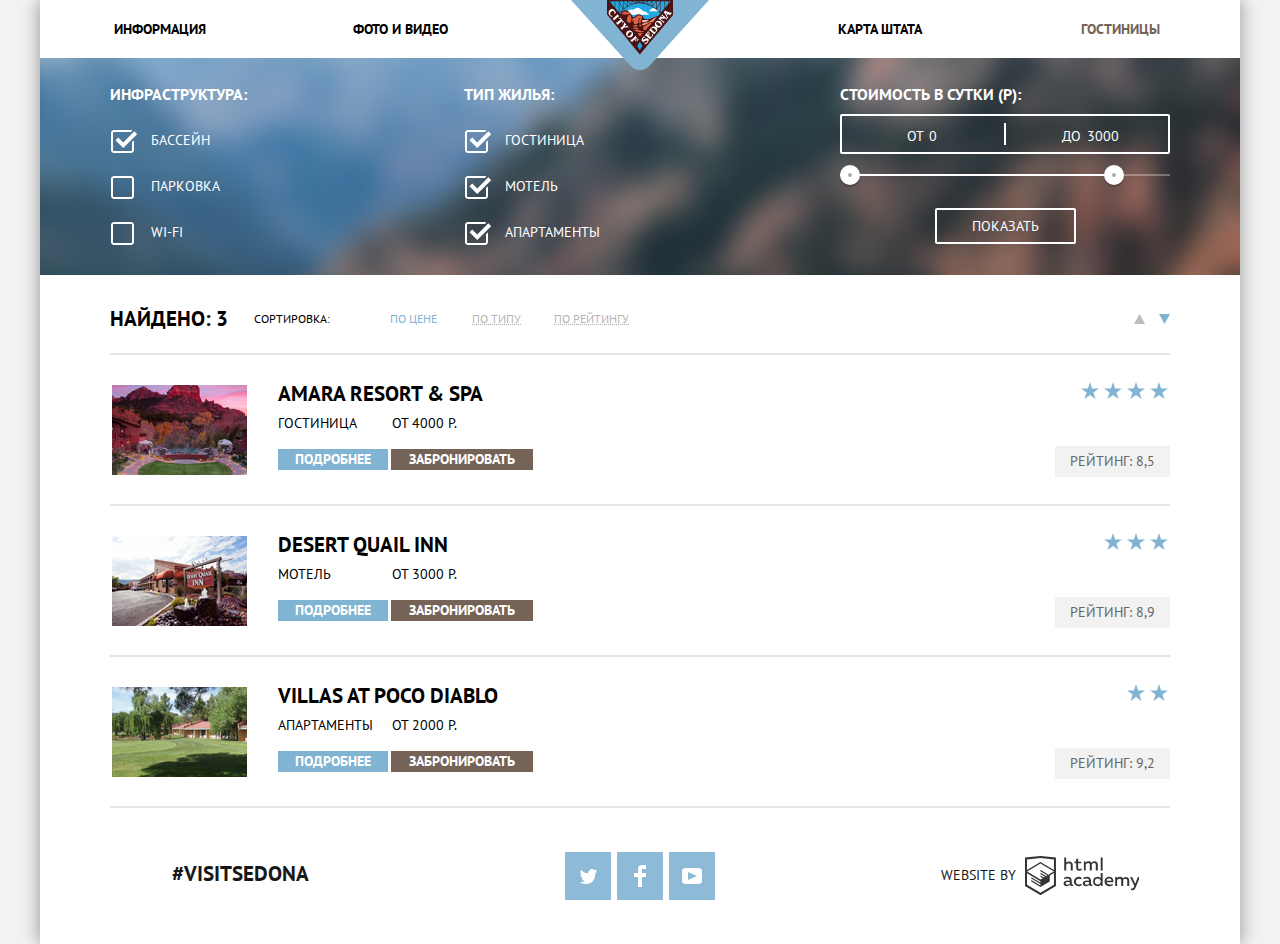
==== catalog.html @ 907de4b1 "Разметка и декоративные элементы" ====
<!DOCTYPE html>
<html lang="ru">
  <head>
    <meta charset="utf-8">
    <title>Гостиницы Седоны</title>
    <link href="https://fonts.googleapis.com/css?family=PT+Sans:400,400i,700,700i&amp;subset=latin-ext" rel="stylesheet"> 
    <link href="css/normalize.css" rel="stylesheet">
    <link href="css/style.css" rel="stylesheet">
  </head>
  <body>
    <div class="container">
       <header class="catalog-header">
          <nav class="site-navigation">
            <a class="logo" href="index.html">
              <img src="img/logo-sedona.svg" class="logo-img" width="138" height="70" alt="Sedona logo">
            </a>
            <ul class="site-navigation-list">
              <li class="site-navigation-item"><a href="#">Информация</a></li>
              <li class="site-navigation-item"><a href="#">Фото и Видео</a></li>
              <li class="site-navigation-item"><a href="#">Карта штата</a></li>
              <li class="site-navigation-item"><a  class="active" href="catalog.html">Гостиницы</a></li>
            </ul>
          </nav>
        </header>
    		<main>
    		  <h1 class="visually-hidden">Поиск гостиницы</h1>
    		  <section class="search-form">
    		  <form class="filters-form" action="https://echo.htmlacademy.ru" method="post">
            <fieldset class="filters-options">
              <legend class="filters-legend">Инфраструктура:</legend>
              <ul class="filters-list">
                <li class="filters-item">
                  <input class="filter-checkbox" type="checkbox" name="pool" id="pool" checked>
                    <label for="pool">Бассейн</label>
                </li>
                <li class="filters-item">
                  <input class="filter-checkbox" type="checkbox" name="parking" id="parking">
                  <label for="parking">Парковка</label>
                </li>
                <li class="filters-item">
                  <input class="filter-checkbox" type="checkbox" name="wi-fi" id="wi-fi">
                  <label for="wi-fi">WI-FI</label>
                </li>
              </ul>
            </fieldset>
            <fieldset class="filters-options">
              <legend class="filters-legend">Тип жилья:</legend>
              <ul class="filters-list">
                <li class="filters-item">
                  <input class="filter-checkbox" type="checkbox" name="hotel" id="hotel" checked>
                  <label for="hotel">Гостиница</label>
                </li>
                <li class="filters-item">
                  <input class="filter-checkbox" type="checkbox" name="motel" id="motel" checked>
                  <label for="motel">Мотель</label>
                </li>
                <li class="filters-item">
                    <input class="filter-checkbox" type="checkbox" name="apartments" id="apartments" checked>
                    <label for="apartments">Апартаменты</label>
                </li>
              </ul>
            </fieldset>
            <fieldset class="filters-price">
              <div class="filter-wrapper">
                <div class="filter-range">
                  <div class="filter-range-title">Стоимость в сутки (р):</div>
                    <div class="price-controls">
                      <label class="min-price">от <input type="text" name="min-price" value="0"></label>
                      <label class="max-price">до <input type="text" name="max-price" value="3000"></label>
                    </div>
                    <div class="range-controls">
                      <div class="scale">
                        <div class="bar"></div>
                      </div>
                      <div class="range-toggle range-toggle-min"></div>
                      <div class="range-toggle range-toggle-max"></div>
                    </div>
                  <button class="btn-transparent" type="submit">Показать</button>
                </div>
            </fieldset>
          </form>
    		</section>
    		<section class="catalog-sort">
          <h3 class="catalog-sort-count">Найдено: 3</h3>
          <p class="catalog-sort-title">Сортировка:</p>
          <ul class="catalog-sort-list">
            <li><a class="catalog-sort-type active" href="#">По цене</a></li>
            <li><a class="catalog-sort-type" href="#">По типу</a></li>
            <li><a class="catalog-sort-type" href="#">По рейтингу</a></li>
            <li>
              <ul class="list-wrapper">
                <li>
                    <a>Сортировка по возврастанию
                    <svg xmlns="http://www.w3.org/2000/svg" width="11" height="10" viewBox="0 0 11 10">
                        <path class="arrow-up" fill="#231F20" d="M5.5 0L0 10h11z"/>
                    </svg>
                  </a>
                </li>
                <li>
                  <a>Сортировка по убыванию
                      <svg xmlns="http://www.w3.org/2000/svg" width="11" height="10" viewBox="0 0 11 10">
                        <path class="arrow-down active" fill="#231F20" d="M5.5 10L0 0h11"/>
                    </svg>
                  </a>
                </li>
              </ul>
            </li>
          </ul>
          <ul class="catalog-list">
            <li class="catalog-item">
              <img src="img/amara-resort.jpg" width="135" height="90" alt="Amara Resort & Spa">
              <div class="catalog-wrapper">
                  <a class="catalog-item-title" href="#">Amara Resort & Spa</a>
                  <p>
                    <span class="catalog-item-type">гостиница</span>
                    <span class="catalog-item-price">от 4000 р.</span>
                  </p>
                  <span class="button-info"><a href=#>подробнее</a></span>
                  <span class="button-booking"><a href="#">забронировать</a></span>
              </div>
              <div class="catalog-item-rating">
                <ul class="hotel-stars">
                  <li class="star"></li>
                  <li class="star"></li>
                  <li class="star"></li>
                  <li class="star"></li>
                </ul>
                <span class="rate">Рейтинг: 8,5</span>
                </div>
            </li>
            <li class="catalog-item">
              <img src="img/desert-quail-inn.jpg" width="135" height="90" alt="Desert Quail Inn">
              <div class="catalog-wrapper">
                <a class="catalog-item-title" href="#">Desert Quail Inn</a>
                <p>
                  <span class="catalog-item-type">мотель</span>
                  <span class="catalog-item-price">от 3000 р.</span>
                </p>
                  <span class="button-info"><a href=#>подробнее</a></span>
                  <span class="button-booking"><a href="#">забронировать</a></span>
              </div>
              <div class="catalog-item-rating">
              <div class="catalog-item-rating">
              <ul class="hotel-stars">
                <li class="star"></li>
                <li class="star"></li>
                <li class="star"></li>
                </ul>
                <span class="rate">Рейтинг: 8,9</span>
              </div>
            </li>
            <li class="catalog-item">
              <img src="img/villas-at-poco-diablo.jpg" width="135" height="90" alt="Villas at Poco Diablo">
            <div class="catalog-wrapper">
              <a class="catalog-item-title" href="#">Villas at Poco Diablo</a>
              <p>
                <span class="catalog-item-type">апартаменты</span>
                <span class="catalog-item-price">от 2000 р.</span>
              </p>
                <span class="button-info"><a href=#>подробнее</a></span>
                <span class="button-booking"><a href="#">забронировать</a></span>
            </div>
            <div class="catalog-item-rating">
            <ul class="hotel-stars">
              <li class="star"></li>
              <li class="star"></li>
            </ul>
              <span class="rate">Рейтинг: 9,2</span>
            </div>
          </li>
        </ul>
      </section>
    </main>
    <footer class="footer-catalog">
    <section class="footer-catalog-info">
    <p class="footer-hashtag">#visitsedona</p>
    <div class="footer-social">
      <ul class="footer-social-list">
          <li>
            <a class="social-button" href="https://twitter.com">twitter
              <svg xmlns="http://www.w3.org/2000/svg" xmlns:xlink="http://www.w3.org/1999/xlink" width="17" height="15" viewBox="0 0 17 15"><path fill="#FFF" d="M10.95.144c1.685-.496 2.984.27 3.577 1.179.673-.231 1.331-.481 2.011-.708a2.345 2.345 0 0 1-.857 1.768c.685.17 1.304-.491 1.304-.491-.169 1-1.006 1.788-1.563 2.024-.231 6.75-3.175 11.217-10.077 11.082h-.446c-.41 0-4.164-.46-4.898-1.887 2.271.196 3.893-.422 4.693-1.177-.96-.3-2.679-.477-2.979-2.95.349.106.564.228 1.19.119C1.705 8.247.374 7.53.448 5.33c.285.328 1.067.536 1.34.472C1.085 5.561-.182 2.442.894.85c1.818 1.854 3.735 3.606 7.152 3.773C8.254 2.33 9.183.793 10.95.144z"/></svg>
            </a>
          </li>
         <li>
            <a class="social-button" href="https://fb.com">fb
              <svg xmlns="http://www.w3.org/2000/svg" width="12" height="22" viewBox="0 0 12 22"><path fill="#FFF" d="M12 4V0H8a4 4 0 0 0-4 4v4H0v4h4v10h4V12h4V8H8V4h4z"/></svg>
            </a>
          </li>
          <li>
            <a class="social-button" href="https://youtube.ru">youtube
            <svg xmlns="http://www.w3.org/2000/svg" xmlns:xlink="http://www.w3.org/1999/xlink" width="20" height="16" viewBox="0 0 20 16"><path fill="#FFF" d="M17 0H3C1.35 0 0 1.35 0 3v10c0 1.65 1.35 3 3 3h14c1.65 0 3-1.35 3-3V3c0-1.65-1.35-3-3-3zM6.027 11.998V4.002L15.014 8l-8.987 3.998z"/></svg>
            </a>
          </li>
      </ul>
    </div>
    <div class="footer-copyright">
      <b>website by</b>
      <p>
        <a class="footer-logo" href="https://htmlacademy.ru/intensive/htmlcss">HTML Academy
          <svg id="Layer_1" data-name="Layer 1" xmlns="http://www.w3.org/2000/svg" viewBox="0 0 108.08 36.85">
          <title>logo-htmlacademy-small1</title><path d="M44.61,26.88a2,2,0,0,0,.55-0.1v1.33a3.25,3.25,0,0,1-1.18.21,1.67,1.67,0,0,1-1.67-1,4.84,4.84,0,0,1-3.14,1.08c-1.51,0-2.91-.83-2.91-2.55,0-2.13,2-2.79,3.71-2.79a11.08,11.08,0,0,1,2.17.25v-0.3c0-1-.76-1.77-2.19-1.77a7.42,7.42,0,0,0-3,.64v-1.7a10.21,10.21,0,0,1,3.19-.55c2.36,0,3.81,1.12,3.81,3.65v3a0.54,0.54,0,0,0,.49.59h0.17Zm-6.44-1.13A1.35,1.35,0,0,0,39.63,27h0.11a3.39,3.39,0,0,0,2.41-1V24.58a9.72,9.72,0,0,0-1.81-.21c-1,0-2.16.33-2.16,1.38h0Zm12.36-6.11a5,5,0,0,1,2.57.64V22a4.08,4.08,0,0,0-2.3-.7,2.75,2.75,0,1,0,0,5.49,5,5,0,0,0,2.43-.64v1.71a6.27,6.27,0,0,1-2.76.57A4.21,4.21,0,0,1,46,24.51q0-.21,0-0.41a4.32,4.32,0,0,1,4.18-4.46h0.38Zm12.17,7.24a2,2,0,0,0,.55-0.1v1.33a3.25,3.25,0,0,1-1.18.21,1.67,1.67,0,0,1-1.67-1,4.84,4.84,0,0,1-3.14,1.08c-1.51,0-2.91-.83-2.91-2.55,0-2.13,2-2.79,3.71-2.79a11.08,11.08,0,0,1,2.17.25v-0.3c0-1-.76-1.77-2.19-1.77a7.42,7.42,0,0,0-3,.64v-1.7a10.21,10.21,0,0,1,3.19-.55c2.36,0,3.81,1.12,3.81,3.65v3a0.54,0.54,0,0,0,.49.59h0.17Zm-6.44-1.13A1.35,1.35,0,0,0,57.73,27h0.11a3.39,3.39,0,0,0,2.41-1V24.58a9.72,9.72,0,0,0-1.81-.21c-1.06,0-2.16.33-2.16,1.38h0ZM73,16V28.2H71.35V26.88a3.88,3.88,0,0,1-3.19,1.54,4.4,4.4,0,0,1,0-8.78,3.81,3.81,0,0,1,3,1.3V16H73Zm-4.53,5.22a2.76,2.76,0,1,0,0,5.52A2.86,2.86,0,0,0,71.15,25V23A2.91,2.91,0,0,0,68.49,21.27ZM79,19.64c3.31,0,4.46,2.68,3.92,5.09H76.7c0.21,1.5,1.67,2.11,3.19,2.11a6.11,6.11,0,0,0,2.64-.59v1.6a7.14,7.14,0,0,1-3,.57C77,28.42,74.78,27,74.78,24a4.18,4.18,0,0,1,4-4.39H79Zm0.09,1.54a2.28,2.28,0,0,0-2.44,2.1v0.06H81.3A2,2,0,0,0,79.13,21.18Zm5.73,7V19.87h1.65v1a3.81,3.81,0,0,1,2.78-1.27A2.86,2.86,0,0,1,91.89,21a4.12,4.12,0,0,1,2.91-1.33A3.06,3.06,0,0,1,98,23V28.2h-1.9V23.05a1.59,1.59,0,0,0-1.42-1.75H94.42a2.8,2.8,0,0,0-2.07,1.12V28.2h-1.9V23.05A1.59,1.59,0,0,0,89,21.31H88.8a3,3,0,0,0-2.21,1.29v5.63H84.86Zm21.31-8.33h1.9l-3.91,9.46c-0.9,2.17-2.09,2.86-3.35,2.86a4.76,4.76,0,0,1-1.1-.14V30.46a2.86,2.86,0,0,0,.85.12c0.9,0,1.58-.64,2.07-1.9l0.17-.42-4-8.4h2l2.86,6.29ZM38.73,1.46V6.22a3.81,3.81,0,0,1,2.7-1.14,3.25,3.25,0,0,1,3.44,3.4v5.15H43V8.72a1.81,1.81,0,0,0-1.61-2h-0.3a2.93,2.93,0,0,0-2.32,1.39v5.52h-1.9V1.46h1.9ZM49.94,2.31v3h3V6.91h-3v3.81c0,1.1.5,1.46,1.58,1.46a4.49,4.49,0,0,0,1.69-.33v1.6A6.8,6.8,0,0,1,51,13.8a2.55,2.55,0,0,1-2.86-2.74V6.89H46.58V5.26h1.5V2.74Zm5.4,11.31V5.28H57v1A3.81,3.81,0,0,1,59.77,5a2.86,2.86,0,0,1,2.6,1.33A4.12,4.12,0,0,1,65.28,5,3.06,3.06,0,0,1,68.44,8.4v5.21h-1.9V8.46a1.59,1.59,0,0,0-1.42-1.75H64.89a2.8,2.8,0,0,0-2.07,1.12v5.78h-1.9V8.46A1.59,1.59,0,0,0,59.5,6.71H59.27A3,3,0,0,0,57.06,8v5.63H55.34ZM71.17,1.45H73V13.6H71.17V1.45ZM14.71,0H14.55L0,1.54V28.21l14.55,8.66,14.55-8.66V1.54Zm12.5,27.1L14.55,34.64,1.9,27.12V16.18l12.59,7.5V25L5.86,19.9v1.31l8.68,5.21v1.39L5.87,22.65V24l8.68,5.21,8.75-5.24V18.31L27.2,16V27.12Zm0-12.53-3.48,2-1.6,1L14.51,13v1.31L21,18.23H21l-0.14.09-1,.54-5.37-3.2V17l4.24,2.52-1,.67-3.2-1.9v1.31l2.1,1.24L14.5,22.1,2,14.65,14.51,7.11Zm0-1.32L14.49,5.76,1.91,13.25v-10L14.56,1.92,27.21,3.25v10h0Z" transform="translate(0 -0.02)" fill="#231f20"/>
          </svg>
        </a>
      </p>
    </div>
    </section>
  </footer>
    </div>
  </body>
</html>
---- css/style.css ----
html,
body {
  min-width: 1200px;
  margin: 0;
  padding: 0;
  font-size: 14px;
  line-height: 26px;
  font-weight: normal;
  font-family: "PT Sans", "Arial", "Helvetica", sans-serif;
  text-transform: uppercase;
  background-color: #f2f2f2;
}

a {
  text-decoration: none;
}

img {
  max-width: 100%;
  height: auto;
}

.visually-hidden:not(:focus):not(:active) {
  position: absolute;
  width: 1px;
  height: 1px;
  margin: -1px;
  border: 0;
  padding: 0;
  clip: rect(0 0 0 0);
  overflow: hidden;
}

.container {
  width: 1200px;
  margin: 0 auto;
  padding: 0;
  box-shadow:
    5px 0px 15px 0px rgba(0, 1, 1, 0.2),
    -5px 0px 15px 0px rgba(0, 1, 1, 0.2);
    background-color: #ffffff;
}

.main-header {
  display: flex;
  flex-direction: column;
  width: 1200px;
  min-height: 564px;
  margin-bottom: 0px;
  background-image:
    url("../img/intro-welcome.svg"),
    url("../img/intro-mask.svg"),
    url("../img/background-photo.jpg");
  background-size:
    459px 353px,
    1200px 57px,
    1200px 773px;
  background-color: #e4f1f9;
  background-repeat: no-repeat;
  background-position:
    center 132px,
    bottom,
    0 0;
}

.site-navigation {
  position: relative;
  display: flex;
  justify-content: space-between;
  width: 100%;
  margin: 0;
  padding: 0;
  background-color: #fff;
}


.site-navigation-list {
  display: flex;
  flex-wrap: wrap;
  justify-content: space-around;
  width: 100%;
  margin: 0;
  margin-right: auto;
  padding: 0;
  list-style: none;
}

.site-navigation-list li {
  flex-grow: 0;
  width: 20%;
  margin: 0;
  padding: 16px 0;
}

.site-navigation-list li:first-child,
.site-navigation-list li:nth-child(2) {
  text-align: left;
}

.site-navigation-list li:nth-child(2) {
  margin-right: auto;
}

.site-navigation-list li:nth-child(3),
.site-navigation-list li:last-child {
  text-align: right;
}

.site-navigation-list li:nth-child(3) {
  margin-left: auto;
}

.site-navigation-item a {
  display: block;
  margin: 0;
  padding: 0;
  text-align: center;
  font-weight: bold;
  color: #000000;
  text-transform: uppercase;
}

.site-navigation-item a:hover,
.site-navigation-item a:focus {
  color: #81b3d2;
}

.site-navigation-item a:active {
  opacity: 0.3;
}

.logo-img {
  position: absolute;
  width: 138;
  height: 70;
  top: 0;
  right: 531px;
}


/*Main*/

.main-header-description {
  width: 100%;
  text-align: center; 
  min-height: 216px; 
}

.city-title {
  font-size: 21px;
  line-height: 26px;
  font-weight: bold;
  padding-top: 42px;
}

.city-reason {
  margin-top:37px;
}

.reason {
  display: flex;
  flex-direction: column;
  margin: 0;
  padding: 0;
  list-style: none;
}

.reason-list {
  list-style: none;
  margin: 0;
  padding: 0;
}

.reason-item-wide {
  display: flex;
  width: 1200px;
  min-height: 257px;
  margin:0;
  padding:0;
}

.reason-item-title {
  margin-top:48px;
  font-size: 21px;
  line-height: 21px;
  font-weight: bold;
  color: #ffffff;
}

.reason-item-description {
  text-align: center;
  color: #ffffff;
  background-color: #81b3d2;
  min-width: 400px;
  min-height: 255px;
}

.reason-item-promo {
  width: 800px;
  height: 256px;
  margin: 0;
  padding: 0;
}

.features-list {
  display: flex;
  width: 100%;
  min-height: 330px;
  margin: 0;
  padding: 0;
  list-style: none;
}

.features-item {
  position: relative;
  width: 400px;
  margin-top: 149px;
  margin-bottom: auto;
  text-align: center;
}

.features-item-title {
  margin: 0 auto;
  margin-bottom: 25px;
  margin-top: 12px;
  padding: 0;
  font-size: 21px;
  line-height: 21px;
  font-weight: bold;
  color: #000000;
}

.features-item:first-child::before {
  position: absolute;
  content: "";
  width: 75px;
  height: 72px;
  top: -90px;
  left: 200px;
  margin-left: -37px;
  background-image: url("../img/icon-1.svg");
  background-repeat: no-repeat;
  background-position: 0 0;
}

.features-item:nth-child(2)::before {
  position: absolute;
  content: "";
  width: 74px;
  height: 70px;
  top: -88px;
  left: 195px;
  margin-left: -37px;
  background-image: url("../img/icon-3.svg");
  background-repeat: no-repeat;
  background-position: 0 0;
}

.features-item:nth-child(3)::before {
  position: absolute;
  content: "";
  width: 64px;
  height: 76px;
  top: -90px;
  left: 200px;
  margin-left: -32px;
  background-image: url("../img/icon-2.svg");
  background-repeat: no-repeat;
  background-position: 0 0;
}

.features-text {
  width: 286px;
  margin: 0 auto;
  margin-bottom: 50px;
  padding: 0;
  font-size: 14px;
  line-height: 21px;
  color: #333333;
}

.reason-short-list {
  display: flex;
  width: 100%;
  margin: 0;
  padding: 0;
  list-style: none;
}

.reason-number {
 margin: auto;
}

.reason-short {
  width: 265px;
}

.reason-item {
  width: 400px;
  min-height: 256px;
  text-align: center;
  background-color: #eeeeee;
  text-align: center;

}

.reason-item-title {
  font-size: 21px;
  line-height: 21px;
  font-weight: bold;
  color: #ffffff;
  text-align: center;
  max-width: 160px;
  margin-bottom: 23px;
  margin-top: 49px;
  margin-right: auto;
  margin-left: auto;
}

.reason-item .reason-item-title {
  color: #000;
}

.reason-text {
  margin: auto;
  margin-top: 21px;
}

.search {
  position: relative;
  text-align: center;
}


.search-title {
  margin: 0;
  margin-top: 55px;
  margin-bottom: 23px;
  padding: 0;
  font-size: 30px;
  line-height: 36px;
  font-weight: bold;
  color: #000000;
}

.search-text {
  width: 440px;
  margin: 0 auto;
  margin-bottom: 46px;
  font-size: 14px;
  line-height: 24px;
}

/*Search-form*/

.button {
  font: inherit;
  color: #fff;
  text-transform: uppercase;
  background-color: #766357;
  border-style: none;
}

.button-search {
  display: block;
  box-sizing: border-box;
  min-width: 568px;
  margin: 0 auto;
  padding-top: 30px;
  padding-bottom: 30px;
  text-align: center;
  font-size: 21px;
  line-height: 26px;
  font-weight: bold;
}

.button-search:hover,
.button-search:focus {
  background-color: #604e43;
}

.button-search:active {
  background-color: #503e33;
}

.button-search-title:active {
  opacity: 0.3;
}



/*Footer*/

.footer-main {
  position: relative;
}

.footer-map {
  margin: 0;
  padding: 0;
  z-index: 3;
}


.footer-main-info,
.footer-catalog-info {
  display: flex;
  justify-content: space-between;
  width: 1200px;
  min-height: 120px;
  background-color: #fff;
  opacity: 0.9;
}

.footer-main-info {
  position: absolute;
  bottom: 0;
  left: auto;
  z-index: 20;
}

.footer-hashtag {
  width: 240px;
  margin-top: 46px;
  margin-bottom: 55px;
  margin-right: auto;
  margin-left: auto;
  padding: 0;
  font-size: 21px;
  line-height: 26px;
  font-weight: bold;
  text-align: center;
  color: #000000;
}

.footer-social {
  width: 240px;
  margin-left: auto;
  margin-right: auto;
  margin-top: auto;
  margin-bottom: auto;
  text-align: center;
}

.footer-social-list {
  display: flex;
  width: 150px;
  flex-wrap: wrap;
  justify-content: space-between;
  margin: 0 auto;
  padding: 0;
  list-style: none;
}

.social-button {
  display: flex;
  align-items: center;
  justify-content: center;
  width: 46px;
  height: 48px;

  margin: 0;
  margin-top: 37px;
  margin-bottom: 44px;

  font-size: 0;

  background-color: #81b3d2;
}


.social-button:hover,
.social-button:focus {
  background-color: #669ec0;
}

.social-button:active {
  background-color: #5496bd;
}

.social-button:active path {
  opacity: 0.3;
}

.footer-copyright {
  display: flex;
  width: 240px;
  align-items: center;
  justify-content: center;
  margin: auto;
  margin-top: 27px;
  margin-bottom: 33px;
  padding: 0;
  text-align: center;
}

.footer-copyright b {
  display: block;
  width: 76px;
  margin: 0;
  margin-right: 8px;
  margin-bottom: 4px;
  padding: 0;
  font-size: 14px;
  line-height: 26px;
  font-weight: normal;
  color: #000000;
}

.footer-copyright p {
  width: 115px;
  height: 41px;
}

.footer-logo {
  font-size: 0;
}

.footer-logo:hover path,
.footer-logo:focus path {
  fill: #669ec0;
}

.footer-logo:active path {
  fill: #bdbbbc;
}

/*Модальное окно*/

.modal {
  color: #000000;
  background-color: #ffffff;
  background-position: 0 0;
  background-repeat: repeat;
  box-shadow: 0 10px 30px rgba(0, 0, 0, 0.4);
}


.modal-search {
  display: block;
  position: absolute;
  top: 241px;
  left: 568px;
  width: 458px;
  margin-left: -252px;
  padding: 55px 55px;
  z-index: 10;
}

.search-form-item {
  display: flex;
  flex-basis: 460px;
  justify-content: space-between;
  flex-wrap: wrap;
  align-items: center;
  flex-grow: 1;
  margin: 0;
  margin-bottom: 28px;
}

.search-form-item:nth-child(4) {
  justify-content: center;
  flex-grow: 1;
  margin-bottom: 0;
}

.item-wrapper {
  display: flex;
  align-items: center;
  justify-content: space-between;
  flex-wrap: wrap;
  margin: 0;
  padding: 0;
}

.item-wrapper:nth-child(1) {
  flex-basis: 260px;
  flex-grow: 1;
  margin: 0;
  margin-top: 2px;
}

.item-wrapper:nth-child(1) p {
  margin-right: auto;
  margin-left: auto;
}

.item-wrapper:nth-child(2) {
  flex-basis: 190px;
  flex-grow: 0;

  margin: 0;
  margin-top: 2px;
  margin-left: auto;
}

.item-wrapper:nth-child(1) label {
  margin-right: 0;
}

.item-wrapper:nth-child(2) label {
  margin-right: auto;
  margin-left: 11px;
}

.item-wrapper p {
  display: flex;
  flex-basis: 115px;
  justify-content: flex-start;
  margin: 0;
  padding: 0;
}


.search-form {
  display: flex;
  justify-content: space-between;
  flex-wrap: wrap;
  margin: 0;
  padding: 0;
}

.search-form-item label {
  font-size: 14px;
  line-height: 26px;
  font-weight: bold;
}

.search-form-item input[type="text"],
.item-wrapper input[type="text"] {
  box-sizing: border-box;
  width: 347px;
  min-height: 36px;
  padding: 6px 13px;
  padding-right: 0px;
  font: inherit;
  font-weight: bold;
  color: #000000;
  text-transform: uppercase;
  background-color: #f2f2f2;
  border: none;
}

.input-calendar {
  position: relative;
  margin: 0;
  padding: 0;
}

.calendar {
  position: absolute;
  top: 8px;
  right: 10px;
  width: 21px;
  height: 22px;
}

.calendar-icon path {
  fill: #cacaca;
}

.calendar-icon:hover path,
.calendar-icon:focus path {
  opacity: 1;
}

.calendar-icon:active path {
  fill: #81b3d2;
}

.item-wrapper input[type="text"] {
  width: 40px;
  margin: 0;
  padding: 6px 4px;
  text-align: center;
}

.search-form-item input:hover {
  background-color: #ebebeb;
}

.search-form-item input:focus {
  background-color: #fff;
  outline: 2px solid #e5e5e5;
}

.button-remove,
.button-add {
  width: 37px;
  box-sizing: border-box;
  margin: 0;
  padding: 6px 10px;
  font-size: 14px;
  line-height: 26px;
  font-weight: bold;
  color: #a9a9a9;
  background-color: #f2f2f2;
}

.button-remove:hover,
.button-add:hover,
.button-remove:focus,
.button-add:focus {
  color: #000;
}

.button-remove:active,
.button-add:active {
  color: #81b3d2;
}

.button-form-search {
  flex-basis: 100%;
  margin-top: 27px;
  padding: 15px 10px;
  font-size: 21px;
  font-weight: bold;
  background-color: #81b3d2;
}

.button-form-search:hover,
.button-form-search:focus {
  background-color: #669ec0;
  outline: none;
}

.button-form-search:active {
  background-color: #5496bd;
}

.button-form-search span:active {
  opacity: 0.3;
}


/*КАТАЛОГ*/

 li a.active {
  color: #766357;
}

.filters-form {
  display: flex;
  justify-content: space-between;
  align-items: center;
  flex-wrap: wrap;
  width: 1060px;
  margin: 0;
  margin-bottom: 10px;
  padding: 0px 70px;
  padding-bottom: 7px;
  background-image: url("../img/filter-background.png");
  background-color: #253032;
  background-position: 0 -70px;
  background-repeat: no-repeat;
}

.filters-form fieldset {
  display: flex;
  flex-wrap: wrap;
  margin: 0;
  margin-top: 26px;
  margin-bottom: auto;
  padding: 0;
  border: none;
}

.filters-legend {
  font-size: 16px;
  line-height: 21px;
  font-weight: bold;
  color: #fff;
}

.filters-form fieldset:first-child {
  flex-basis: 160px;
}

.filters-form fieldset:nth-child(2) {
  flex-basis: 150px;
  margin-left: auto;
  margin-right: 226px;
}

.filters-legend {
  margin: 0;
  margin-bottom: 25px;
  padding: 0;
  font-size: 16px;
  line-height: 21px;
  font-weight: bold;
  color: #ffffff;
}

.filters-options {
  margin: 0;
  font-size: 14px;
  line-height: 21px;
  font-weight: normal;
  color: #000000;
}

.filter-checkbox {
  display: none;
}

.filter-checkbox + label {
  display: block;
  position: relative;
  margin: 0;
  margin-bottom: 25px;
  padding-left: 41px;
  font-size: 14px;
  line-height: 21px;
  color: #ffffff;
}

.filter-checkbox + label::before {
  content: "";
  display: block;
  position: absolute;
  top: 0px;
  left: 1px;
  width: 23px;
  height: 23px;
  background: url("../img/checkbox-off.svg");
  background-repeat: no-repeat;
}

.filter-checkbox:checked + label::before {
  content: "";
  display: block;
  position: absolute;
  top: 0px;
  left: 1px;
  width: 27px;
  height: 23px;
  background: url("../img/checkbox-on.svg");
  background-repeat: no-repeat;
}


.filters-list {
  list-style: none;
  padding-left: 0;
  margin: 0;
}

.filters-item {
  margin: 0;
  font-size: 21px;
  line-height: 26px;
  font-weight: normal;
  color: #000000;

}

.filters-item label {
  max-width: 100px;
  word-wrap: break-word;
}

.filter-checkbox + label {
  font-size: 14px;
  line-height: 21px;
  color: #fff;
}


/*doble range*/
.filter-range {
  width: 330px;
  color: #ffffff;
  text-transform: uppercase;
}

.filter-range-title {
  margin-bottom: 9px;
  font-weight: 600;
  font-size: 16px;
  line-height: 21px;
}

.price-controls {
  position: relative;
  height: 36px;
  margin-bottom: 20px;
  font-size: 0;
  border: 2px solid #ffffff;
  border-radius: 2px;
}

.price-controls::after {
  content: "";
  position: absolute;
  top: 50%;
  left: 50%;
  width: 2px;
  height: 22px;
  background: #ffffff;
  transform: translate(-50%, -50%);
}

.price-controls label {
  display: inline-block;
  font-size: 14px;
  line-height: 38px;
  vertical-align: top;
  cursor: pointer;
}

.price-controls .min-price,
.price-controls .max-price {
  width: 90px;
  padding-left: 65px;
}

.price-controls input {
  width: 50px;
  margin: 0;
  color: inherit;
  font: inherit;
  background: none;
  border: none;
}

.range-controls {
  position: relative;
  margin-bottom: 32px;
}

.range-controls .scale {
  height: 2px;
  background: rgba(255, 255, 255, 0.3);
}

.range-controls .bar {
  width: 80%;
  height: 2px;
  background: #ffffff;
}

.range-toggle {
  position: absolute;
  top: -9px;
  width: 4px;
  height: 4px;
  background: #ababab;
  border: 8px solid #ffffff;
  border-radius: 50%;
  box-shadow: 0 2px 1px 0 rgba(0, 1, 1, 0.2);
  cursor: pointer;
}

.range-toggle:hover {
  background: #1c4f80;
}

.range-toggle-min {
  left: 0;
}

.range-toggle-max {
  left: 80%;
}

.btn-transparent {
  display: block;
  margin: 0 auto;
  padding: 6px 35px;
  font-size: 14px;
  line-height: 20px;
  color: #ffffff;
  text-transform: uppercase;
  background: transparent;
  border: 2px solid #ffffff;
  border-radius: 2px;
  cursor: pointer;
}

.btn-transparent:hover {
  color: #000000;
  background: #ffffff;
}

/*end of double range*/

.catalog-sort {
  display: flex;
  width: 1060px;
  flex-wrap: wrap;
  align-items: center;
  justify-content: space-between;
  margin: 0 auto;
  margin-bottom: 7px;
  padding: 0;
  font-size: 12px;
  line-height: 18px;
  font-weight: normal;
  color: #000;
}

.catalog-sort-list {
  display: flex;
  flex-basis: 790px;
  justify-content: space-between;
  flex-wrap: wrap;
  align-items: center;
  margin: 0;
  margin-left: 0;
  padding: 0;
  list-style: none;
}

.catalog-sort-list li {
  flex-basis: 82px;
  margin: 0;
  padding: 0;
}

.catalog-sort-list li:nth-child(1) {
  margin-left: 10px;
}

.catalog-sort-list li:nth-child(2) {
  margin-right: 0px;
}

.catalog-sort-list li:nth-child(3) {
  margin-right: auto;
}

.list-wrapper {
  display: flex;
  flex-basis: 70px;
  justify-content: flex-end;
  margin: 0;
  margin-left: auto;
  padding: 0;
  text-align: right;
  list-style: none;
}

.list-wrapper li {
  flex-basis: 25px;
  margin: 0;
  padding: 0;
  padding-top: 8px;
  font-size: 0;
}

.arrow-up.active,
.arrow-down.active {
  fill: #81b3d2;
opacity: 1;
}

.arrow-up,
.arrow-down {
  opacity: 0.3;
}

.arrow-up:hover,
.arrow-up:focus,
.arrow-down:hover,
.arrow-down:focus {
  opacity: 1;
}

.arrow-up:active,
.arrow-down:active {
  fill: #81b3d2;
}


.catalog-sort-count {
  font-size: 21px;
  line-height: 26px;
  font-weight: bold;
  color: #000000;
}

.catalog-sort-title {
  flex-basis: 80px;
  margin-right: auto;
  margin-left: 26px;
  font-size: 12px;
  line-height: 18px;
  color: #000000;
}

.catalog-sort-list {
  list-style: none;
}

.catalog-sort-type {
  color: #000000;
  opacity: 0.3;
  text-decoration: underline;
  text-decoration-style: dotted;
}

.catalog-sort-type.active {
  color: #81b3d2;
  text-decoration: none;
  opacity: 1;
}

.catalog-sort-type:hover,
.catalog-sort-type:focus {
  color: #81b3d2;
  text-decoration: underline;
  text-decoration-style: dotted;
  opacity: 1;
}

.catalog-sort-type:active {
  color: #000;
  text-decoration: none;
  opacity: 1;
}


/*Гостиницы*/


.catalog-list {
  list-style: none;
  margin: 0;
  padding: 0;
}

.catalog-item {
  display: flex;
  width: 1060px;
  min-height: 149px;
  justify-content: space-between;
  flex-wrap: wrap;
  flex-grow: 0;
  align-items: center;
  border-bottom: 2px solid #e5e5e5;
}

.catalog-item:first-child {
  border-top: 2px solid #e5e5e5;
}



.catalog-item img {
  width: 135px;
  height: 90px;
  margin: 0;
  margin-right: auto;
  padding: 0;
  padding-left: 2px;
}

.catalog-wrapper {
  flex-basis: 260px;
  min-height: 90px;
  flex-grow: 1;
  margin: 0;
  margin-left: 31px;
  padding: 29px 0;
}

.catalog-item-title {
  display: block;
  margin: 0;
  margin-top: -4px;
  margin-bottom: 5px;
  padding: 0;
  font-size: 21px;
  line-height: 26px;
  font-weight: bold;
  color: #000;
}

.catalog-item-title:hover,
.catalog-item-title:focus {
  color: #81b3d2;
}

.catalog-item-title:active {
  color: #000;
  opacity: 0.3;
}

.catalog-item p {
  margin: 0;
  margin-bottom: 15px;
  padding: 0;
  font-size: 14px;
  line-height: 21px;
}

.catalog-wrapper p {
  width: 260px;
  margin-right: 0;
}

.catalog-item-type {
  display: inline-block;
  vertical-align: middle;
  width: 110px;
  margin: 0;
  padding: 0;
  word-wrap: break-word;
  text-align: left;
}

.catalog-item-price {
  display: inline-block;
  vertical-align: middle;
  width: 80px;
  margin: 0;
  padding: 0;
  word-wrap: break-word;
  text-align: left;
}

.button-info,
.button-booking {
  display: inline-block;
  vertical-align: top;
  margin: 0;
  padding: 0;
  text-align: center;
}

.button-info {
  width: 110px;
}

.button-booking {
  width: 142px;
}

.button-info a,
.button-booking a {
  font-size: 14px;
  line-height: 21px;
  font-weight: bold;
  color: #fff;
}

.button-info {
  background-color: #81b3d2;
}

.button-info:hover,
.button-info:focus {
  background-color: #669ec0;
}

.button-info:active {
  background-color: #5496bd;
}

.button-info a:active {
  opacity: 0.3;
}

.button-booking {
  background-color: #766357;
}

.button-booking:hover,
.button-booking:focus {
  background-color: #604e43;
}

.button-booking:active {
  background-color: #503e33;
}

.button-booking a:active {
  opacity: 0.3;
}

.catalog-item-rating {
  margin: 0;
  margin-right: auto;
  padding: 0;
  text-align: right;
}


.star {
  display: inline-block;
  vertical-align: middle;
  width: 20px;
  height: 17px;
  margin: 0;
  margin-bottom: 47px;
  background-image: url("../img/star.svg");
  background-repeat: no-repeat;
}

.rate {
  display: inline-block;
  padding: 5px 15px;
  font-size: 14px;
  line-height: 21px;
  color: #666666;
  background-color: #f2f2f2;
  align-self: flex-end;
}
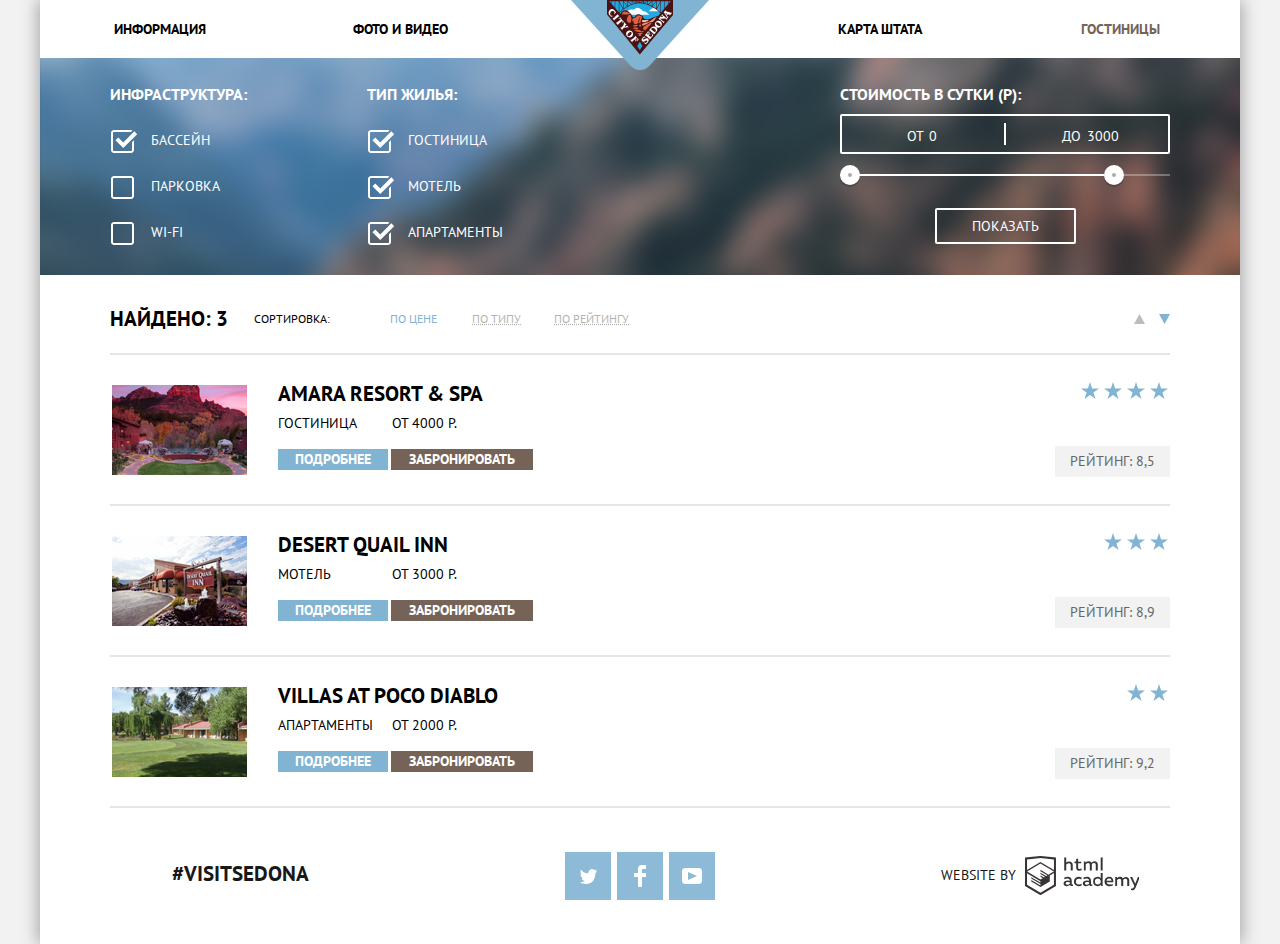
==== commit 36b8f6b4: "Правки замечанй" ====
--- a/catalog.html
+++ b/catalog.html
@@ -30,15 +30,15 @@
               <legend class="filters-legend">Инфраструктура:</legend>
               <ul class="filters-list">
                 <li class="filters-item">
-                  <input class="filter-checkbox" type="checkbox" name="pool" id="pool" checked>
+                  <input class="filter-checkbox visually-hidden" type="checkbox" name="pool" id="pool" checked>
                     <label for="pool">Бассейн</label>
                 </li>
                 <li class="filters-item">
-                  <input class="filter-checkbox" type="checkbox" name="parking" id="parking">
+                  <input class="filter-checkbox visually-hidden" type="checkbox" name="parking" id="parking">
                   <label for="parking">Парковка</label>
                 </li>
                 <li class="filters-item">
-                  <input class="filter-checkbox" type="checkbox" name="wi-fi" id="wi-fi">
+                  <input class="filter-checkbox visually-hidden" type="checkbox" name="wi-fi" id="wi-fi">
                   <label for="wi-fi">WI-FI</label>
                 </li>
               </ul>
@@ -47,15 +47,15 @@
               <legend class="filters-legend">Тип жилья:</legend>
               <ul class="filters-list">
                 <li class="filters-item">
-                  <input class="filter-checkbox" type="checkbox" name="hotel" id="hotel" checked>
+                  <input class="filter-checkbox visually-hidden" type="checkbox" name="hotel" id="hotel" checked>
                   <label for="hotel">Гостиница</label>
                 </li>
                 <li class="filters-item">
-                  <input class="filter-checkbox" type="checkbox" name="motel" id="motel" checked>
+                  <input class="filter-checkbox visually-hidden" type="checkbox" name="motel" id="motel" checked>
                   <label for="motel">Мотель</label>
                 </li>
                 <li class="filters-item">
-                    <input class="filter-checkbox" type="checkbox" name="apartments" id="apartments" checked>
+                    <input class="filter-checkbox visually-hidden" type="checkbox" name="apartments" id="apartments" checked>
                     <label for="apartments">Апартаменты</label>
                 </li>
               </ul>
@@ -77,6 +77,7 @@
                     </div>
                   <button class="btn-transparent" type="submit">Показать</button>
                 </div>
+              </div>
             </fieldset>
           </form>
     		</section>
@@ -90,14 +91,14 @@
             <li>
               <ul class="list-wrapper">
                 <li>
-                    <a>Сортировка по возврастанию
+                    <a href="">Сортировка по возврастанию
                     <svg xmlns="http://www.w3.org/2000/svg" width="11" height="10" viewBox="0 0 11 10">
                         <path class="arrow-up" fill="#231F20" d="M5.5 0L0 10h11z"/>
                     </svg>
                   </a>
                 </li>
                 <li>
-                  <a>Сортировка по убыванию
+                  <a href="">Сортировка по убыванию
                       <svg xmlns="http://www.w3.org/2000/svg" width="11" height="10" viewBox="0 0 11 10">
                         <path class="arrow-down active" fill="#231F20" d="M5.5 10L0 0h11"/>
                     </svg>
@@ -139,7 +140,6 @@
                   <span class="button-info"><a href=#>подробнее</a></span>
                   <span class="button-booking"><a href="#">забронировать</a></span>
               </div>
-              <div class="catalog-item-rating">
               <div class="catalog-item-rating">
               <ul class="hotel-stars">
                 <li class="star"></li>
--- a/css/style.css
+++ b/css/style.css
@@ -20,13 +20,17 @@
   height: auto;
 }
 
-.visually-hidden:not(:focus):not(:active) {
+.visually-hidden:not(:focus):not(:active),
+input[type="checkbox"].visually-hidden,
+input[type="radio"].visually-hidden {
   position: absolute;
   width: 1px;
   height: 1px;
   margin: -1px;
   border: 0;
   padding: 0;
+  white-space: nowrap;
+  clip-path: inset(100%);
   clip: rect(0 0 0 0);
   overflow: hidden;
 }
@@ -35,15 +39,23 @@
   width: 1200px;
   margin: 0 auto;
   padding: 0;
-  box-shadow:
+  -webkit-box-shadow:
+    5px 0px 15px 0px rgba(0, 1, 1, 0.2),
+    -5px 0px 15px 0px rgba(0, 1, 1, 0.2);
+          box-shadow:
     5px 0px 15px 0px rgba(0, 1, 1, 0.2),
     -5px 0px 15px 0px rgba(0, 1, 1, 0.2);
     background-color: #ffffff;
 }
 
 .main-header {
-  display: flex;
-  flex-direction: column;
+  display: -webkit-box;
+  display: -ms-flexbox;
+  display: flex;
+  -webkit-box-orient: vertical;
+  -webkit-box-direction: normal;
+      -ms-flex-direction: column;
+          flex-direction: column;
   width: 1200px;
   min-height: 564px;
   margin-bottom: 0px;
@@ -65,8 +77,12 @@
 
 .site-navigation {
   position: relative;
-  display: flex;
-  justify-content: space-between;
+  display: -webkit-box;
+  display: -ms-flexbox;
+  display: flex;
+  -webkit-box-pack: justify;
+      -ms-flex-pack: justify;
+          justify-content: space-between;
   width: 100%;
   margin: 0;
   padding: 0;
@@ -75,9 +91,13 @@
 
 
 .site-navigation-list {
-  display: flex;
-  flex-wrap: wrap;
-  justify-content: space-around;
+  display: -webkit-box;
+  display: -ms-flexbox;
+  display: flex;
+  -ms-flex-wrap: wrap;
+      flex-wrap: wrap;
+  -ms-flex-pack: distribute;
+      justify-content: space-around;
   width: 100%;
   margin: 0;
   margin-right: auto;
@@ -86,7 +106,9 @@
 }
 
 .site-navigation-list li {
-  flex-grow: 0;
+  -webkit-box-flex: 0;
+      -ms-flex-positive: 0;
+          flex-grow: 0;
   width: 20%;
   margin: 0;
   padding: 16px 0;
@@ -143,23 +165,28 @@
 .main-header-description {
   width: 100%;
   text-align: center; 
-  min-height: 216px; 
+  min-height: 195px; 
 }
 
 .city-title {
   font-size: 21px;
   line-height: 26px;
   font-weight: bold;
-  padding-top: 42px;
+  padding-top: 40px;
 }
 
 .city-reason {
-  margin-top:37px;
+  margin-top:27px;
 }
 
 .reason {
-  display: flex;
-  flex-direction: column;
+  display: -webkit-box;
+  display: -ms-flexbox;
+  display: flex;
+  -webkit-box-orient: vertical;
+  -webkit-box-direction: normal;
+      -ms-flex-direction: column;
+          flex-direction: column;
   margin: 0;
   padding: 0;
   list-style: none;
@@ -172,6 +199,8 @@
 }
 
 .reason-item-wide {
+  display: -webkit-box;
+  display: -ms-flexbox;
   display: flex;
   width: 1200px;
   min-height: 257px;
@@ -203,6 +232,8 @@
 }
 
 .features-list {
+  display: -webkit-box;
+  display: -ms-flexbox;
   display: flex;
   width: 100%;
   min-height: 330px;
@@ -280,6 +311,8 @@
 }
 
 .reason-short-list {
+  display: -webkit-box;
+  display: -ms-flexbox;
   display: flex;
   width: 100%;
   margin: 0;
@@ -363,7 +396,8 @@
 
 .button-search {
   display: block;
-  box-sizing: border-box;
+  -webkit-box-sizing: border-box;
+          box-sizing: border-box;
   min-width: 568px;
   margin: 0 auto;
   padding-top: 30px;
@@ -401,11 +435,27 @@
   z-index: 3;
 }
 
+.footer-map iframe {
+  position: relative;
+  z-index: 2;
+}
+
+.footer-map img {
+  position: absolute;
+  top: 0;
+  left: 0;
+  z-index: 1;
+}
+
 
 .footer-main-info,
 .footer-catalog-info {
-  display: flex;
-  justify-content: space-between;
+  display: -webkit-box;
+  display: -ms-flexbox;
+  display: flex;
+  -webkit-box-pack: justify;
+      -ms-flex-pack: justify;
+          justify-content: space-between;
   width: 1200px;
   min-height: 120px;
   background-color: #fff;
@@ -443,19 +493,30 @@
 }
 
 .footer-social-list {
+  display: -webkit-box;
+  display: -ms-flexbox;
   display: flex;
   width: 150px;
-  flex-wrap: wrap;
-  justify-content: space-between;
+  -ms-flex-wrap: wrap;
+      flex-wrap: wrap;
+  -webkit-box-pack: justify;
+      -ms-flex-pack: justify;
+          justify-content: space-between;
   margin: 0 auto;
   padding: 0;
   list-style: none;
 }
 
 .social-button {
-  display: flex;
-  align-items: center;
-  justify-content: center;
+  display: -webkit-box;
+  display: -ms-flexbox;
+  display: flex;
+  -webkit-box-align: center;
+      -ms-flex-align: center;
+          align-items: center;
+  -webkit-box-pack: center;
+      -ms-flex-pack: center;
+          justify-content: center;
   width: 46px;
   height: 48px;
 
@@ -483,10 +544,16 @@
 }
 
 .footer-copyright {
+  display: -webkit-box;
+  display: -ms-flexbox;
   display: flex;
   width: 240px;
-  align-items: center;
-  justify-content: center;
+  -webkit-box-align: center;
+      -ms-flex-align: center;
+          align-items: center;
+  -webkit-box-pack: center;
+      -ms-flex-pack: center;
+          justify-content: center;
   margin: auto;
   margin-top: 27px;
   margin-bottom: 33px;
@@ -532,50 +599,106 @@
   background-color: #ffffff;
   background-position: 0 0;
   background-repeat: repeat;
-  box-shadow: 0 10px 30px rgba(0, 0, 0, 0.4);
-}
+  -webkit-box-shadow: 0 10px 30px rgba(0, 0, 0, 0.4);
+          box-shadow: 0 10px 30px rgba(0, 0, 0, 0.4);
+}
+
+
+@keyframes slide {
+  0% {
+    transform: translateY(-80px);
+  }
+  15% {
+    transform: translateY(-60px);
+  }
+  30% {
+    transform: translateY(-40px);
+  }
+  45% {
+    transform: translateY(-20px);
+  }
+  75% {
+    transform: translateY(-10px);
+  }
+  100% {
+    transform: translateY(0px);
+  }
+}
+
 
 
 .modal-search {
   display: block;
   position: absolute;
-  top: 241px;
+  top: 239px;
   left: 568px;
   width: 458px;
   margin-left: -252px;
   padding: 55px 55px;
   z-index: 10;
-}
+  animation-name: slide;
+  animation-duration: 1.3s;
+}
+
+.modal-hide {
+    display: none;
+  }
+
+
 
 .search-form-item {
-  display: flex;
-  flex-basis: 460px;
-  justify-content: space-between;
-  flex-wrap: wrap;
-  align-items: center;
-  flex-grow: 1;
+  display: -webkit-box;
+  display: -ms-flexbox;
+  display: flex;
+  -ms-flex-preferred-size: 460px;
+      flex-basis: 460px;
+  -webkit-box-pack: justify;
+      -ms-flex-pack: justify;
+          justify-content: space-between;
+  -ms-flex-wrap: wrap;
+      flex-wrap: wrap;
+  -webkit-box-align: center;
+      -ms-flex-align: center;
+          align-items: center;
+  -webkit-box-flex: 1;
+      -ms-flex-positive: 1;
+          flex-grow: 1;
   margin: 0;
   margin-bottom: 28px;
 }
 
 .search-form-item:nth-child(4) {
-  justify-content: center;
-  flex-grow: 1;
+  -webkit-box-pack: center;
+      -ms-flex-pack: center;
+          justify-content: center;
+  -webkit-box-flex: 1;
+      -ms-flex-positive: 1;
+          flex-grow: 1;
   margin-bottom: 0;
 }
 
 .item-wrapper {
-  display: flex;
-  align-items: center;
-  justify-content: space-between;
-  flex-wrap: wrap;
+  display: -webkit-box;
+  display: -ms-flexbox;
+  display: flex;
+  -webkit-box-align: center;
+      -ms-flex-align: center;
+          align-items: center;
+  -webkit-box-pack: justify;
+      -ms-flex-pack: justify;
+          justify-content: space-between;
+  -ms-flex-wrap: wrap;
+      flex-wrap: wrap;
   margin: 0;
   padding: 0;
 }
 
 .item-wrapper:nth-child(1) {
-  flex-basis: 260px;
-  flex-grow: 1;
+  -ms-flex-preferred-size: 260px;
+      flex-basis: 260px;
+  -webkit-box-flex: 1;
+      -ms-flex-positive: 1;
+          flex-grow: 1;
   margin: 0;
   margin-top: 2px;
 }
@@ -586,8 +709,11 @@
 }
 
 .item-wrapper:nth-child(2) {
-  flex-basis: 190px;
-  flex-grow: 0;
+  -ms-flex-preferred-size: 190px;
+      flex-basis: 190px;
+  -webkit-box-flex: 0;
+      -ms-flex-positive: 0;
+          flex-grow: 0;
 
   margin: 0;
   margin-top: 2px;
@@ -604,18 +730,28 @@
 }
 
 .item-wrapper p {
-  display: flex;
-  flex-basis: 115px;
-  justify-content: flex-start;
+  display: -webkit-box;
+  display: -ms-flexbox;
+  display: flex;
+  -ms-flex-preferred-size: 115px;
+      flex-basis: 115px;
+  -webkit-box-pack: start;
+      -ms-flex-pack: start;
+          justify-content: flex-start;
   margin: 0;
   padding: 0;
 }
 
 
 .search-form {
-  display: flex;
-  justify-content: space-between;
-  flex-wrap: wrap;
+  display: -webkit-box;
+  display: -ms-flexbox;
+  display: flex;
+  -webkit-box-pack: justify;
+      -ms-flex-pack: justify;
+          justify-content: space-between;
+  -ms-flex-wrap: wrap;
+      flex-wrap: wrap;
   margin: 0;
   padding: 0;
 }
@@ -628,7 +764,8 @@
 
 .search-form-item input[type="text"],
 .item-wrapper input[type="text"] {
-  box-sizing: border-box;
+  -webkit-box-sizing: border-box;
+          box-sizing: border-box;
   width: 347px;
   min-height: 36px;
   padding: 6px 13px;
@@ -687,7 +824,8 @@
 .button-remove,
 .button-add {
   width: 37px;
-  box-sizing: border-box;
+  -webkit-box-sizing: border-box;
+          box-sizing: border-box;
   margin: 0;
   padding: 6px 10px;
   font-size: 14px;
@@ -710,7 +848,8 @@
 }
 
 .button-form-search {
-  flex-basis: 100%;
+  -ms-flex-preferred-size: 100%;
+      flex-basis: 100%;
   margin-top: 27px;
   padding: 15px 10px;
   font-size: 21px;
@@ -740,10 +879,17 @@
 }
 
 .filters-form {
-  display: flex;
-  justify-content: space-between;
-  align-items: center;
-  flex-wrap: wrap;
+  display: -webkit-box;
+  display: -ms-flexbox;
+  display: flex;
+  -webkit-box-pack: justify;
+      -ms-flex-pack: justify;
+          justify-content: space-between;
+  -webkit-box-align: center;
+      -ms-flex-align: center;
+          align-items: center;
+  -ms-flex-wrap: wrap;
+      flex-wrap: wrap;
   width: 1060px;
   margin: 0;
   margin-bottom: 10px;
@@ -756,8 +902,11 @@
 }
 
 .filters-form fieldset {
-  display: flex;
-  flex-wrap: wrap;
+  display: -webkit-box;
+  display: -ms-flexbox;
+  display: flex;
+  -ms-flex-wrap: wrap;
+      flex-wrap: wrap;
   margin: 0;
   margin-top: 26px;
   margin-bottom: auto;
@@ -773,12 +922,13 @@
 }
 
 .filters-form fieldset:first-child {
-  flex-basis: 160px;
+  -ms-flex-preferred-size: 160px;
+      flex-basis: 160px;
 }
 
 .filters-form fieldset:nth-child(2) {
-  flex-basis: 150px;
-  margin-left: auto;
+  -ms-flex-preferred-size: 150px;
+      flex-basis: 150px;
   margin-right: 226px;
 }
 
@@ -800,9 +950,6 @@
   color: #000000;
 }
 
-.filter-checkbox {
-  display: none;
-}
 
 .filter-checkbox + label {
   display: block;
@@ -839,6 +986,31 @@
   background-repeat: no-repeat;
 }
 
+.filter-checkbox:disabled + label::before {
+  content: "";
+  display: block;
+  position: absolute;
+  top: 0px;
+  left: 1px;
+  width: 27px;
+  height: 23px;
+  background: url("../img/checkbox-off-disabled.svg");
+  background-repeat: no-repeat;
+}
+
+.filter-checkbox:checked:disabled + label::before {
+  content: "";
+  display: block;
+  position: absolute;
+  top: 0px;
+  left: 1px;
+  width: 27px;
+  height: 23px;
+  background: url("../img/checkbox-on-disabled.svg");
+  background-repeat: no-repeat;
+}
+
+
 
 .filters-list {
   list-style: none;
@@ -898,7 +1070,9 @@
   width: 2px;
   height: 22px;
   background: #ffffff;
-  transform: translate(-50%, -50%);
+  -webkit-transform: translate(-50%, -50%);
+      -ms-transform: translate(-50%, -50%);
+          transform: translate(-50%, -50%);
 }
 
 .price-controls label {
@@ -948,12 +1122,14 @@
   background: #ababab;
   border: 8px solid #ffffff;
   border-radius: 50%;
-  box-shadow: 0 2px 1px 0 rgba(0, 1, 1, 0.2);
+  -webkit-box-shadow: 0 2px 1px 0 rgba(0, 1, 1, 0.2);
+          box-shadow: 0 2px 1px 0 rgba(0, 1, 1, 0.2);
   cursor: pointer;
 }
 
 .range-toggle:hover {
-  background: #1c4f80;
+   border: 10px solid #ffffff; 
+   top: -10px;
 }
 
 .range-toggle-min {
@@ -978,7 +1154,8 @@
   cursor: pointer;
 }
 
-.btn-transparent:hover {
+.btn-transparent:hover,
+.btn-transparent:focus {
   color: #000000;
   background: #ffffff;
 }
@@ -986,11 +1163,18 @@
 /*end of double range*/
 
 .catalog-sort {
+  display: -webkit-box;
+  display: -ms-flexbox;
   display: flex;
   width: 1060px;
-  flex-wrap: wrap;
-  align-items: center;
-  justify-content: space-between;
+  -ms-flex-wrap: wrap;
+      flex-wrap: wrap;
+  -webkit-box-align: center;
+      -ms-flex-align: center;
+          align-items: center;
+  -webkit-box-pack: justify;
+      -ms-flex-pack: justify;
+          justify-content: space-between;
   margin: 0 auto;
   margin-bottom: 7px;
   padding: 0;
@@ -1001,11 +1185,19 @@
 }
 
 .catalog-sort-list {
-  display: flex;
-  flex-basis: 790px;
-  justify-content: space-between;
-  flex-wrap: wrap;
-  align-items: center;
+  display: -webkit-box;
+  display: -ms-flexbox;
+  display: flex;
+  -ms-flex-preferred-size: 790px;
+      flex-basis: 790px;
+  -webkit-box-pack: justify;
+      -ms-flex-pack: justify;
+          justify-content: space-between;
+  -ms-flex-wrap: wrap;
+      flex-wrap: wrap;
+  -webkit-box-align: center;
+      -ms-flex-align: center;
+          align-items: center;
   margin: 0;
   margin-left: 0;
   padding: 0;
@@ -1013,7 +1205,8 @@
 }
 
 .catalog-sort-list li {
-  flex-basis: 82px;
+  -ms-flex-preferred-size: 82px;
+      flex-basis: 82px;
   margin: 0;
   padding: 0;
 }
@@ -1031,9 +1224,14 @@
 }
 
 .list-wrapper {
-  display: flex;
-  flex-basis: 70px;
-  justify-content: flex-end;
+  display: -webkit-box;
+  display: -ms-flexbox;
+  display: flex;
+  -ms-flex-preferred-size: 70px;
+      flex-basis: 70px;
+  -webkit-box-pack: end;
+      -ms-flex-pack: end;
+          justify-content: flex-end;
   margin: 0;
   margin-left: auto;
   padding: 0;
@@ -1042,7 +1240,8 @@
 }
 
 .list-wrapper li {
-  flex-basis: 25px;
+  -ms-flex-preferred-size: 25px;
+      flex-basis: 25px;
   margin: 0;
   padding: 0;
   padding-top: 8px;
@@ -1081,7 +1280,8 @@
 }
 
 .catalog-sort-title {
-  flex-basis: 80px;
+  -ms-flex-preferred-size: 80px;
+      flex-basis: 80px;
   margin-right: auto;
   margin-left: 26px;
   font-size: 12px;
@@ -1097,7 +1297,8 @@
   color: #000000;
   opacity: 0.3;
   text-decoration: underline;
-  text-decoration-style: dotted;
+  -webkit-text-decoration-style: dotted;
+          text-decoration-style: dotted;
 }
 
 .catalog-sort-type.active {
@@ -1110,7 +1311,8 @@
 .catalog-sort-type:focus {
   color: #81b3d2;
   text-decoration: underline;
-  text-decoration-style: dotted;
+  -webkit-text-decoration-style: dotted;
+          text-decoration-style: dotted;
   opacity: 1;
 }
 
@@ -1131,13 +1333,22 @@
 }
 
 .catalog-item {
+  display: -webkit-box;
+  display: -ms-flexbox;
   display: flex;
   width: 1060px;
   min-height: 149px;
-  justify-content: space-between;
-  flex-wrap: wrap;
-  flex-grow: 0;
-  align-items: center;
+  -webkit-box-pack: justify;
+      -ms-flex-pack: justify;
+          justify-content: space-between;
+  -ms-flex-wrap: wrap;
+      flex-wrap: wrap;
+  -webkit-box-flex: 0;
+      -ms-flex-positive: 0;
+          flex-grow: 0;
+  -webkit-box-align: center;
+      -ms-flex-align: center;
+          align-items: center;
   border-bottom: 2px solid #e5e5e5;
 }
 
@@ -1157,9 +1368,12 @@
 }
 
 .catalog-wrapper {
-  flex-basis: 260px;
+  -ms-flex-preferred-size: 260px;
+      flex-basis: 260px;
   min-height: 90px;
-  flex-grow: 1;
+  -webkit-box-flex: 1;
+      -ms-flex-positive: 1;
+          flex-grow: 1;
   margin: 0;
   margin-left: 31px;
   padding: 29px 0;
@@ -1305,5 +1519,6 @@
   line-height: 21px;
   color: #666666;
   background-color: #f2f2f2;
-  align-self: flex-end;
-}+  -ms-flex-item-align: end;
+      align-self: flex-end;
+}
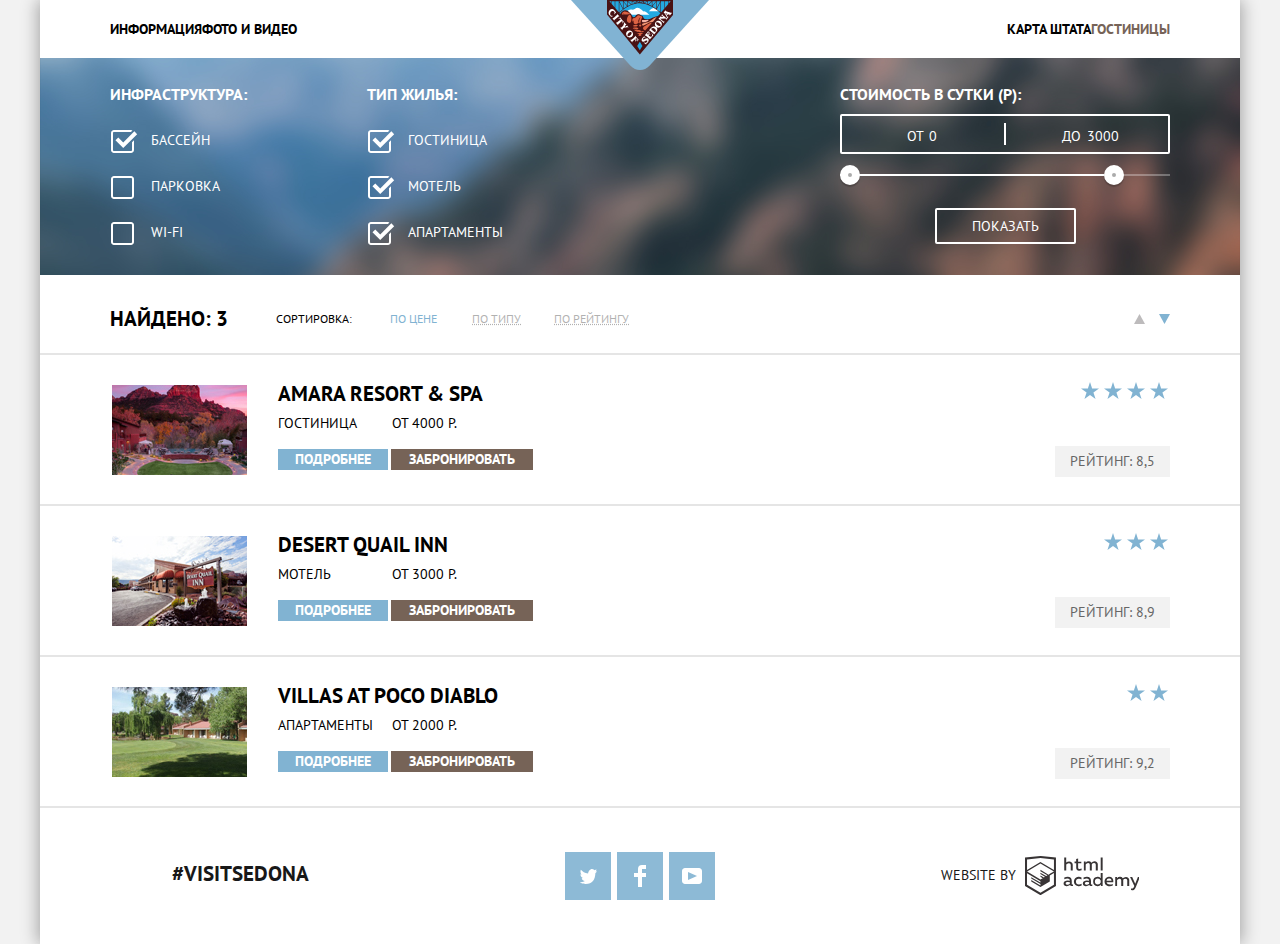
==== commit 570f4eae: "Исправление меню" ====
--- a/catalog.html
+++ b/catalog.html
@@ -82,6 +82,7 @@
           </form>
     		</section>
     		<section class="catalog-sort">
+          <div class="catalog-sort-wrapper">
           <h3 class="catalog-sort-count">Найдено: 3</h3>
           <p class="catalog-sort-title">Сортировка:</p>
           <ul class="catalog-sort-list">
@@ -106,6 +107,7 @@
                 </li>
               </ul>
             </li>
+            </div>
           </ul>
           <ul class="catalog-list">
             <li class="catalog-item">
--- a/css/style.css
+++ b/css/style.css
@@ -87,6 +87,7 @@
   margin: 0;
   padding: 0;
   background-color: #fff;
+  min-width: 56px;
 }
 
 
@@ -98,10 +99,10 @@
       flex-wrap: wrap;
   -ms-flex-pack: distribute;
       justify-content: space-around;
-  width: 100%;
+  width: 1060px;
+  padding: 0 70px;
   margin: 0;
   margin-right: auto;
-  padding: 0;
   list-style: none;
 }
 
@@ -109,7 +110,6 @@
   -webkit-box-flex: 0;
       -ms-flex-positive: 0;
           flex-grow: 0;
-  width: 20%;
   margin: 0;
   padding: 16px 0;
 }
@@ -607,18 +607,6 @@
 @keyframes slide {
   0% {
     transform: translateY(-80px);
-  }
-  15% {
-    transform: translateY(-60px);
-  }
-  30% {
-    transform: translateY(-40px);
-  }
-  45% {
-    transform: translateY(-20px);
-  }
-  75% {
-    transform: translateY(-10px);
   }
   100% {
     transform: translateY(0px);
@@ -962,6 +950,10 @@
   color: #ffffff;
 }
 
+.filter-checkbox:focus + label::before {
+  outline: #5d9ddd solid 2px ;
+}
+
 .filter-checkbox + label::before {
   content: "";
   display: block;
@@ -1166,7 +1158,7 @@
   display: -webkit-box;
   display: -ms-flexbox;
   display: flex;
-  width: 1060px;
+  width: 100%;
   -ms-flex-wrap: wrap;
       flex-wrap: wrap;
   -webkit-box-align: center;
@@ -1175,13 +1167,22 @@
   -webkit-box-pack: justify;
       -ms-flex-pack: justify;
           justify-content: space-between;
-  margin: 0 auto;
+  margin: 0;
   margin-bottom: 7px;
   padding: 0;
   font-size: 12px;
   line-height: 18px;
   font-weight: normal;
   color: #000;
+}
+
+.catalog-sort-wrapper {
+  min-width: 1060px;
+  padding: 0 70px;
+  display: flex;
+  flex-wrap: wrap;
+  align-items: center;
+  justify-content: space-between;
 }
 
 .catalog-sort-list {
@@ -1251,7 +1252,7 @@
 .arrow-up.active,
 .arrow-down.active {
   fill: #81b3d2;
-opacity: 1;
+  opacity: 1;
 }
 
 .arrow-up,
@@ -1273,6 +1274,7 @@
 
 
 .catalog-sort-count {
+  flex-basis: 140px;
   font-size: 21px;
   line-height: 26px;
   font-weight: bold;
@@ -1280,8 +1282,7 @@
 }
 
 .catalog-sort-title {
-  -ms-flex-preferred-size: 80px;
-      flex-basis: 80px;
+  flex-basis: 80px;
   margin-right: auto;
   margin-left: 26px;
   font-size: 12px;
@@ -1330,13 +1331,13 @@
   list-style: none;
   margin: 0;
   padding: 0;
+  min-width: 1200px;
 }
 
 .catalog-item {
   display: -webkit-box;
   display: -ms-flexbox;
   display: flex;
-  width: 1060px;
   min-height: 149px;
   -webkit-box-pack: justify;
       -ms-flex-pack: justify;
@@ -1350,6 +1351,7 @@
       -ms-flex-align: center;
           align-items: center;
   border-bottom: 2px solid #e5e5e5;
+  padding: 0 70px;
 }
 
 .catalog-item:first-child {
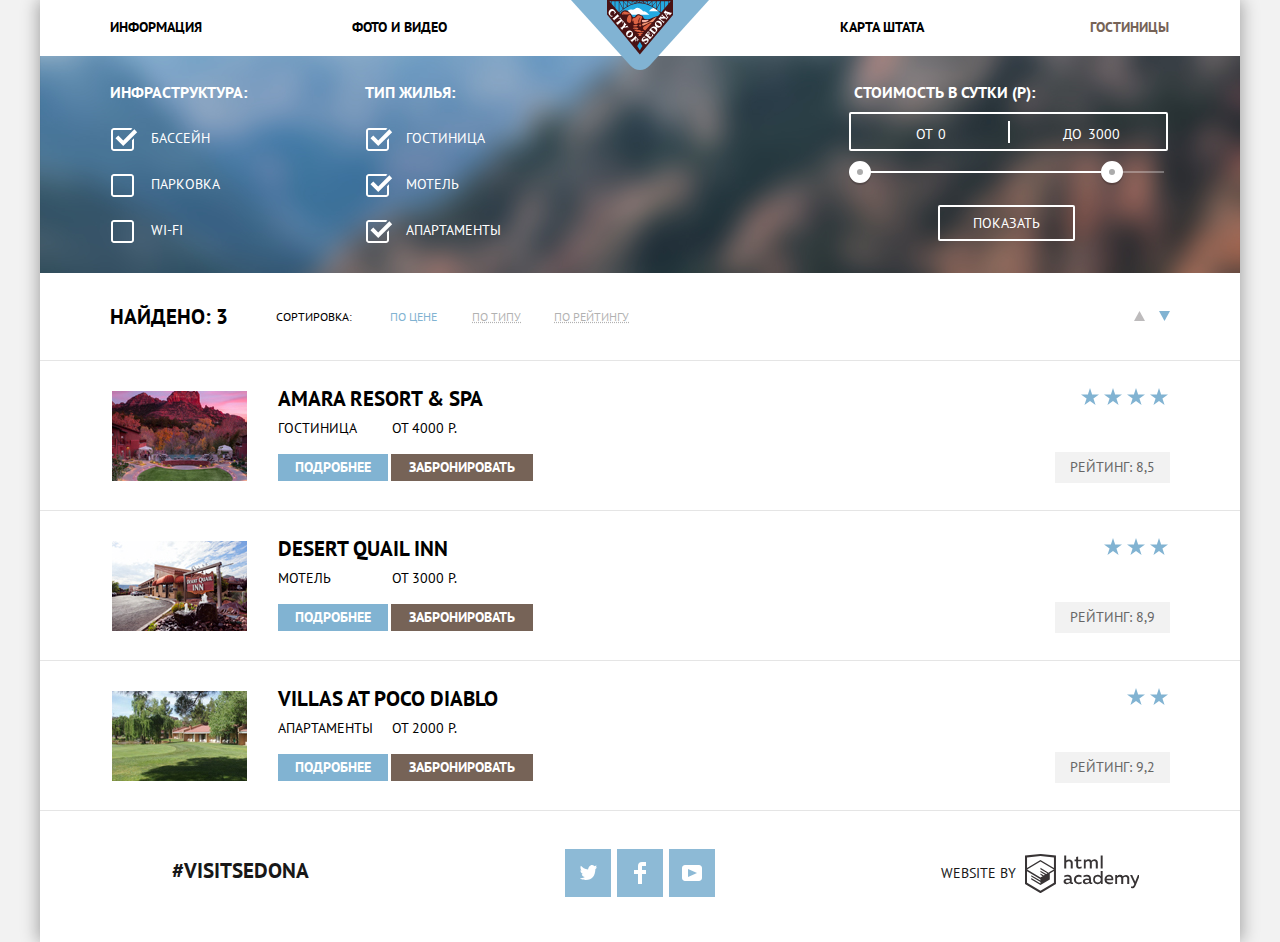
==== commit 33fd0e2e: "Финальная сдача v1" ====
--- a/catalog.html
+++ b/catalog.html
@@ -5,7 +5,7 @@
     <title>Гостиницы Седоны</title>
     <link href="https://fonts.googleapis.com/css?family=PT+Sans:400,400i,700,700i&amp;subset=latin-ext" rel="stylesheet"> 
     <link href="css/normalize.css" rel="stylesheet">
-    <link href="css/style.css" rel="stylesheet">
+    <link href="css/style.min.css" rel="stylesheet">
   </head>
   <body>
     <div class="container">
@@ -82,33 +82,33 @@
           </form>
     		</section>
     		<section class="catalog-sort">
-          <div class="catalog-sort-wrapper">
-          <h3 class="catalog-sort-count">Найдено: 3</h3>
-          <p class="catalog-sort-title">Сортировка:</p>
-          <ul class="catalog-sort-list">
-            <li><a class="catalog-sort-type active" href="#">По цене</a></li>
-            <li><a class="catalog-sort-type" href="#">По типу</a></li>
-            <li><a class="catalog-sort-type" href="#">По рейтингу</a></li>
-            <li>
-              <ul class="list-wrapper">
-                <li>
-                    <a href="">Сортировка по возврастанию
-                    <svg xmlns="http://www.w3.org/2000/svg" width="11" height="10" viewBox="0 0 11 10">
-                        <path class="arrow-up" fill="#231F20" d="M5.5 0L0 10h11z"/>
-                    </svg>
-                  </a>
-                </li>
-                <li>
-                  <a href="">Сортировка по убыванию
-                      <svg xmlns="http://www.w3.org/2000/svg" width="11" height="10" viewBox="0 0 11 10">
-                        <path class="arrow-down active" fill="#231F20" d="M5.5 10L0 0h11"/>
-                    </svg>
-                  </a>
-                </li>
-              </ul>
-            </li>
-            </div>
-          </ul>
+          	<div class="catalog-sort-wrapper">
+          		<h3 class="catalog-sort-count">Найдено: 3</h3>
+          		<p class="catalog-sort-title">Сортировка:</p>
+          		<ul class="catalog-sort-list">
+            		<li><a class="catalog-sort-type active" href="#">По цене</a></li>
+            		<li><a class="catalog-sort-type" href="#">По типу</a></li>
+            		<li><a class="catalog-sort-type" href="#">По рейтингу</a></li>
+            		<li>
+              			<ul class="list-wrapper">
+                			<li>
+                    			<a href="">Сортировка по возврастанию
+                    				<svg xmlns="http://www.w3.org/2000/svg" width="11" height="10" viewBox="0 0 11 10">
+                        			<path class="arrow-up" fill="#231F20" d="M5.5 0L0 10h11z"/>
+                    				</svg>
+                  				</a>
+                			</li>
+                			<li>
+                  				<a href="">Сортировка по убыванию
+                      				<svg xmlns="http://www.w3.org/2000/svg" width="11" height="10" viewBox="0 0 11 10">
+                        			<path class="arrow-down active" fill="#231F20" d="M5.5 10L0 0h11"/>
+                    				</svg>
+                 				 </a>
+                			</li>
+              			</ul>
+           			 </li>
+          		</ul>
+			</div>
           <ul class="catalog-list">
             <li class="catalog-item">
               <img src="img/amara-resort.jpg" width="135" height="90" alt="Amara Resort & Spa">
--- a/css/style.min.css
+++ b/css/style.min.css
@@ -0,0 +1 @@
+.main-header,.reason{-webkit-box-orient:vertical;-webkit-box-direction:normal}.button-search-title:active,.site-navigation-item a:active{opacity:.3}.btn-transparent,.button,.filter-range,.site-navigation-item a,body,html{text-transform:uppercase}body,html{min-width:1200px;margin:0;padding:0;font-size:14px;line-height:26px;font-weight:400;font-family:"PT Sans",Arial,Helvetica,sans-serif;background-color:#f2f2f2}a{text-decoration:none}img{max-width:100%;height:auto}.visually-hidden:not(:focus):not(:active),input[type=checkbox].visually-hidden,input[type=radio].visually-hidden{position:absolute;width:1px;height:1px;margin:-1px;border:0;padding:0;white-space:nowrap;-webkit-clip-path:inset(100%);clip-path:inset(100%);clip:rect(0 0 0 0);overflow:hidden}.container{width:1200px;margin:0 auto;padding:0;-webkit-box-shadow:5px 0 15px 0 rgba(0,1,1,.2),-5px 0 15px 0 rgba(0,1,1,.2);box-shadow:5px 0 15px 0 rgba(0,1,1,.2),-5px 0 15px 0 rgba(0,1,1,.2);background-color:#fff}.main-header{display:-webkit-box;display:-ms-flexbox;display:flex;-ms-flex-direction:column;flex-direction:column;width:1200px;min-height:564px;margin-bottom:0;background-image:url(../img/intro-welcome.svg),url(../img/intro-mask.svg),url(../img/background-photo.jpg);background-size:459px 353px,1200px 57px,1200px 773px;background-color:#e4f1f9;background-repeat:no-repeat;background-position:center 132px,bottom,0 0}.reason,.site-navigation-list{display:-webkit-box;display:-ms-flexbox;list-style:none}.site-navigation{position:relative;width:100%;margin:0;padding:0;background-color:#fff;min-height:56px}.site-navigation-list{display:flex;-ms-flex-wrap:wrap;flex-wrap:wrap;-ms-flex-pack:distribute;width:1060px;padding:0 70px;margin:0}.site-navigation-list li{-webkit-box-flex:0;-ms-flex-positive:0;flex-grow:0;margin:0;padding:14px 0;min-width:210px}.site-navigation-list li:first-child,.site-navigation-list li:nth-child(2){text-align:left;margin-right:32px}.site-navigation-list li:nth-child(3){margin-left:120px;text-align:right}.site-navigation-list li:last-child{margin-left:35px;text-align:right}.features-item,.reason-item,.reason-item-description,.reason-item-title,.search{text-align:center}.site-navigation-item a{display:block;margin:0;padding:0;font-weight:700;color:#000}.site-navigation-item a:focus,.site-navigation-item a:hover{color:#81b3d2}.logo-img{position:absolute;width:138;height:70;top:0;right:531px}.main-header-description{width:100%;text-align:center;min-height:195px}.city-title{font-size:21px;line-height:26px;font-weight:700;padding-top:38px}.city-reason{margin-top:28px}.reason{display:flex;-ms-flex-direction:column;flex-direction:column;margin:0;padding:0}.features-list,.reason-item-wide{display:-webkit-box;display:-ms-flexbox;padding:0}.reason-list{list-style:none;margin:0;padding:0}.reason-item-wide{display:flex;width:1200px;min-height:256px;margin:0}.reason-item-title{margin-top:46px}.reason-item-description{color:#fff;background-color:#81b3d2;min-width:400px;min-height:255px}.reason-item-promo{width:800px;height:256px;margin:0;padding:0}.features-list{display:flex;width:100%;min-height:330px;margin:0;list-style:none}.features-item{position:relative;width:400px;margin-top:149px;margin-bottom:auto}.features-item-title{margin:11px auto 22px;padding:0;font-size:21px;line-height:21px;font-weight:700;color:#000}.features-text,.reason-number{font-size:14px;line-height:21px}.features-item:first-child::before{position:absolute;content:"";width:75px;height:72px;top:-90px;left:200px;margin-left:-38px;background-image:url(../img/icon-1.svg);background-repeat:no-repeat;background-position:0 0}.features-item:nth-child(2)::before,.features-item:nth-child(3)::before{position:absolute;margin-left:-33px;background-repeat:no-repeat;background-position:0 0;content:""}.features-item:nth-child(2)::before{width:74px;height:70px;top:-89px;left:196px;background-image:url(../img/icon-3.svg)}.features-item:nth-child(3)::before{width:64px;height:76px;top:-94px;left:201px;background-image:url(../img/icon-2.svg)}.footer-main,.search{position:relative}.features-text{width:286px;margin:0 auto 50px;padding:0;color:#333}.reason-short-list{display:-webkit-box;display:-ms-flexbox;display:flex;width:100%;margin:0;padding:0;list-style:none}.reason-number{margin:auto}.reason-item{width:400px;min-height:256px;background-color:#eee;padding:0 65px}.reason-item-title{font-size:21px;line-height:21px;font-weight:700;color:#fff;max-width:160px;margin:47px auto 23px}.reason-item .reason-item-title{color:#000}.reason-text{margin:21px auto auto;font-size:14px;line-height:21px}.search-title{margin:49px 0 25px;padding:0;font-size:30px;line-height:36px;font-weight:700;color:#000}.search-text{width:440px;margin:0 auto 47px;font-size:14px;line-height:24px}.button{font:inherit;color:#fff;background-color:#766357;border-style:none}.button-search,.footer-hashtag{font-size:21px;font-weight:700;text-align:center}.button-search{display:block;-webkit-box-sizing:border-box;box-sizing:border-box;min-width:568px;margin:0 auto;padding-top:30px;padding-bottom:31px;line-height:26px}.button-search:focus,.button-search:hover{background-color:#604e43}.button-search:active{background-color:#503e33}.footer-map{margin:0;padding:0;z-index:3}.footer-map iframe{position:relative;z-index:2}.footer-map img{position:absolute;top:0;left:0;z-index:1}.footer-catalog-info,.footer-main-info{display:-webkit-box;display:-ms-flexbox;display:flex;-webkit-box-pack:justify;-ms-flex-pack:justify;justify-content:space-between;width:1200px;min-height:120px;background-color:#fff;opacity:.9}.footer-social-list,.social-button{display:-webkit-box;display:-ms-flexbox}.footer-main-info{position:absolute;bottom:0;left:auto;z-index:20}.footer-hashtag{width:240px;padding:0;line-height:26px;color:#000;margin:40px auto 55px}.footer-social{width:240px;text-align:center;margin:auto}.footer-social-list{display:flex;width:150px;-ms-flex-wrap:wrap;flex-wrap:wrap;-webkit-box-pack:justify;-ms-flex-pack:justify;justify-content:space-between;margin:0 auto;padding:0;list-style:none}.social-button{display:flex;-webkit-box-align:center;-ms-flex-align:center;align-items:center;-webkit-box-pack:center;-ms-flex-pack:center;justify-content:center;width:46px;height:48px;margin:21px 0 36px;font-size:0;background-color:#81b3d2}.footer-copyright,.search-form-item{display:-webkit-box;display:-ms-flexbox}.social-button:focus,.social-button:hover{background-color:#669ec0}.social-button:active{background-color:#5496bd}.social-button:active path{opacity:.3}.footer-copyright{display:flex;width:240px;-webkit-box-align:center;-ms-flex-align:center;align-items:center;-webkit-box-pack:center;-ms-flex-pack:center;justify-content:center;margin:22px auto 33px;padding:0;text-align:center}.footer-copyright b{display:block;width:76px;margin:0 8px 4px 0;padding:0;font-size:14px;line-height:26px;font-weight:400;color:#000}.footer-copyright p{width:115px;height:41px}.footer-logo{font-size:0}.footer-logo:focus path,.footer-logo:hover path{fill:#669ec0}.footer-logo:active path{fill:#bdbbbc}.modal{color:#000;background-color:#fff;background-position:0 0;background-repeat:repeat;-webkit-box-shadow:0 10px 30px rgba(0,0,0,.4);box-shadow:0 10px 30px rgba(0,0,0,.4)}@-webkit-keyframes slide{0%{-webkit-transform:translateY(-80px);transform:translateY(-80px)}100%{-webkit-transform:translateY(0);transform:translateY(0)}}@keyframes slide{0%{-webkit-transform:translateY(-80px);transform:translateY(-80px)}100%{-webkit-transform:translateY(0);transform:translateY(0)}}.modal-search{display:block;position:absolute;top:242px;left:568px;width:458px;margin-left:-252px;padding:55px;z-index:10;-webkit-animation-name:slide;animation-name:slide;-webkit-animation-duration:1.3s;animation-duration:1.3s}.modal-hide{display:none}.search-form-item{display:flex;-ms-flex-preferred-size:460px;flex-basis:460px;-webkit-box-pack:justify;-ms-flex-pack:justify;justify-content:space-between;-ms-flex-wrap:wrap;flex-wrap:wrap;-webkit-box-align:center;-ms-flex-align:center;align-items:center;-webkit-box-flex:1;-ms-flex-positive:1;flex-grow:1;margin:0 0 29px}.item-wrapper,.item-wrapper p{display:-webkit-box;display:-ms-flexbox;padding:0}.search-form-item:nth-child(4){-webkit-box-pack:center;-ms-flex-pack:center;justify-content:center;-webkit-box-flex:1;-ms-flex-positive:1;flex-grow:1;margin-bottom:0}.item-wrapper{display:flex;-webkit-box-align:center;-ms-flex-align:center;align-items:center;-webkit-box-pack:justify;-ms-flex-pack:justify;justify-content:space-between;-ms-flex-wrap:wrap;flex-wrap:wrap;margin:0}.item-wrapper:nth-child(1){-ms-flex-preferred-size:260px;flex-basis:260px;-webkit-box-flex:1;-ms-flex-positive:1;flex-grow:1;margin:2px 0 0}.item-wrapper:nth-child(1) p{margin-right:auto;margin-left:auto}.item-wrapper:nth-child(2){-ms-flex-preferred-size:190px;flex-basis:190px;-webkit-box-flex:0;-ms-flex-positive:0;flex-grow:0;margin:2px 0 0 auto}.item-wrapper:nth-child(1) label{margin-right:0}.item-wrapper:nth-child(2) label{margin-right:auto;margin-left:11px}.item-wrapper p{display:flex;-ms-flex-preferred-size:115px;flex-basis:115px;-webkit-box-pack:start;-ms-flex-pack:start;justify-content:flex-start;margin:0}.filters-form,.search-form{display:-webkit-box;display:-ms-flexbox}.search-form{display:flex;-webkit-box-pack:justify;-ms-flex-pack:justify;justify-content:space-between;-ms-flex-wrap:wrap;flex-wrap:wrap;margin:0;padding:0}.search-form-item label{font-size:14px;line-height:26px;font-weight:700}.item-wrapper input[type=text],.search-form-item input[type=text]{-webkit-box-sizing:border-box;box-sizing:border-box;width:347px;min-height:36px;padding:6px 0 6px 13px;font:inherit;font-weight:700;color:#000;text-transform:uppercase;background-color:#f2f2f2;border:none}.input-calendar{position:relative;margin:0;padding:0}.calendar{position:absolute;top:8px;right:10px;width:21px;height:22px}.calendar-icon path{fill:#cacaca}.arrow-down:active,.arrow-up:active,.calendar-icon:active path{fill:#81b3d2}.calendar-icon:focus path,.calendar-icon:hover path{opacity:1}.item-wrapper input[type=text]{width:40px;margin:0;padding:6px 4px;text-align:center}.search-form-item input:hover{background-color:#ebebeb}.search-form-item input:focus{background-color:#fff;outline:#e5e5e5 solid 2px}.button-add,.button-remove{width:37px;-webkit-box-sizing:border-box;box-sizing:border-box;margin:0;padding:6px 10px;font-size:14px;line-height:26px;font-weight:700;color:#a9a9a9;background-color:#f2f2f2}.button-add:focus,.button-add:hover,.button-remove:focus,.button-remove:hover{color:#000}.button-add:active,.button-remove:active{color:#81b3d2}.button-form-search{-ms-flex-preferred-size:100%;flex-basis:100%;margin-top:24px;padding:16px 10px;font-size:21px;font-weight:700;background-color:#81b3d2}.button-form-search:focus,.button-form-search:hover{background-color:#669ec0;outline:0}.button-form-search:active{background-color:#5496bd}.button-form-search span:active{opacity:.3}li a.active{color:#766357}.filters-form{display:flex;-webkit-box-align:center;-ms-flex-align:center;align-items:center;-ms-flex-wrap:wrap;flex-wrap:wrap;width:1060px;margin:0;padding:0 70px 7px;background-image:url(../img/filter-background.png);background-color:#253032;background-position:0 -70px;background-repeat:no-repeat}.filters-form fieldset{display:-webkit-box;display:-ms-flexbox;display:flex;-ms-flex-wrap:wrap;flex-wrap:wrap;margin:26px 0 auto;padding:0;border:none}.filters-form fieldset:first-child{-ms-flex-preferred-size:210px;flex-basis:210px;margin-right:30px}.filters-form fieldset:nth-child(2){-ms-flex-preferred-size:210px;flex-basis:210px;padding-left:15px;margin-right:274px}.filters-legend{margin:0 0 25px;padding:0;font-size:16px;line-height:21px;font-weight:700;color:#fff}.filters-options{margin:0;font-size:14px;line-height:21px;font-weight:400;color:#000}.filter-checkbox+label{display:block;position:relative;margin:0 0 25px;padding-left:41px}.filter-checkbox:focus+label::before{outline:#5d9ddd solid 2px}.filter-checkbox+label::before{content:"";display:block;position:absolute;top:0;left:1px;width:23px;height:23px;background:url(../img/checkbox-off.svg) no-repeat}.filter-checkbox:checked+label::before,.filter-checkbox:checked:disabled+label::before,.filter-checkbox:disabled+label::before{display:block;position:absolute;top:0;left:1px;width:27px;height:23px;content:""}.filter-checkbox:checked+label::before{background:url(../img/checkbox-on.svg) no-repeat}.filter-checkbox:disabled+label::before{background:url(../img/checkbox-off-disabled.svg) no-repeat}.filter-checkbox:checked:disabled+label::before{background:url(../img/checkbox-on-disabled.svg) no-repeat}.filters-list{list-style:none;padding-left:0;margin:0}.filters-item{margin:0;font-size:21px;line-height:26px;font-weight:400;color:#000}.filters-item label{max-width:100px;word-wrap:break-word}.filter-checkbox+label{font-size:14px;line-height:21px;color:#fff}.filter-range{width:315px;color:#fff}.filter-range-title{margin-bottom:9px;font-weight:600;font-size:16px;line-height:21px;padding-left:5px}.price-controls{position:relative;height:35px;margin-bottom:20px;font-size:0;border:2px solid #fff;border-radius:2px;width:315px}.price-controls::after{content:"";position:absolute;top:50%;left:50%;width:2px;height:22px;background:#fff;-webkit-transform:translate(-50%,-50%);-ms-transform:translate(-50%,-50%);transform:translate(-50%,-50%)}.price-controls label{display:inline-block;font-size:14px;line-height:38px;vertical-align:top;cursor:pointer}.price-controls .max-price,.price-controls .min-price{width:90px;padding-left:65px}.price-controls .max-price{padding-left:57px}.price-controls input{width:50px;margin:0;color:inherit;font:inherit;background:0 0;border:none}.range-controls{position:relative;margin-bottom:32px}.range-controls .scale{height:2px;background:rgba(255,255,255,.3)}.range-controls .bar{width:80%;height:2px;background:#fff}.range-toggle{position:absolute;top:-10px;width:6px;height:6px;background:#ababab;border:8px solid #fff;border-radius:50%;-webkit-box-shadow:0 2px 1px 0 rgba(0,1,1,.2);box-shadow:0 2px 1px 0 rgba(0,1,1,.2);cursor:pointer}.range-toggle:hover{border:10px solid #fff;top:-10px}.range-toggle-min{left:0}.range-toggle-max{left:80%}.btn-transparent{display:block;margin:0 auto;padding:6px 33px;font-size:14px;line-height:20px;color:#fff;background:0 0;border:2px solid #fff;border-radius:2px}.catalog-sort,.catalog-sort-wrapper{display:-webkit-box;display:-ms-flexbox}.btn-transparent:focus,.btn-transparent:hover{color:#000;background:#fff}.catalog-sort{display:flex;width:100%;-ms-flex-wrap:wrap;flex-wrap:wrap;-webkit-box-align:center;-ms-flex-align:center;align-items:center;-webkit-box-pack:justify;-ms-flex-pack:justify;justify-content:space-between;margin:0 0 7px;padding:0;font-size:12px;line-height:18px;font-weight:400;color:#000}.catalog-sort-wrapper{min-width:1060px;padding:0 70px;display:flex;-ms-flex-wrap:wrap;flex-wrap:wrap;-webkit-box-align:center;-ms-flex-align:center;align-items:center;-webkit-box-pack:justify;-ms-flex-pack:justify;justify-content:space-between;min-height:87px}.catalog-sort-list,.list-wrapper{display:-webkit-box;display:-ms-flexbox;padding:0;list-style:none}.catalog-sort-list{display:flex;-ms-flex-preferred-size:790px;flex-basis:790px;-webkit-box-pack:justify;-ms-flex-pack:justify;justify-content:space-between;-ms-flex-wrap:wrap;flex-wrap:wrap;-webkit-box-align:center;-ms-flex-align:center;align-items:center;margin:0}.catalog-sort-list li{-ms-flex-preferred-size:82px;flex-basis:82px;margin:0;padding:0}.catalog-sort-list li:nth-child(1){margin-left:10px}.catalog-sort-list li:nth-child(2){margin-right:0}.catalog-sort-list li:nth-child(3){margin-right:auto}.list-wrapper{display:flex;-ms-flex-preferred-size:70px;flex-basis:70px;-webkit-box-pack:end;-ms-flex-pack:end;justify-content:flex-end;margin:0 0 0 auto;text-align:right}.catalog-item-price,.catalog-item-type{vertical-align:middle;word-wrap:break-word;text-align:left}.list-wrapper li{-ms-flex-preferred-size:25px;flex-basis:25px;margin:0;padding:8px 0 0;font-size:0}.arrow-down.active,.arrow-up.active{fill:#81b3d2;opacity:1}.arrow-down,.arrow-up{opacity:.3}.arrow-down:focus,.arrow-down:hover,.arrow-up:focus,.arrow-up:hover{opacity:1}.catalog-sort-count{-ms-flex-preferred-size:140px;flex-basis:140px;font-size:21px;line-height:26px;font-weight:700;color:#000}.catalog-sort-title{-ms-flex-preferred-size:80px;flex-basis:80px;margin-right:auto;margin-left:26px;font-size:12px;line-height:18px;color:#000}.catalog-sort-type{color:#000;opacity:.3;text-decoration:underline;-webkit-text-decoration-style:dotted;text-decoration-style:dotted}.catalog-sort-type.active{color:#81b3d2;text-decoration:none;opacity:1}.catalog-sort-type:focus,.catalog-sort-type:hover{color:#81b3d2;text-decoration:underline;-webkit-text-decoration-style:dotted;text-decoration-style:dotted;opacity:1}.catalog-sort-type:active{color:#000;text-decoration:none;opacity:1}.button-booking a:active,.button-info a:active{opacity:.3}.catalog-list{list-style:none;margin:0;padding:0;min-width:1200px}.catalog-item{display:-webkit-box;display:-ms-flexbox;display:flex;min-height:149px;-webkit-box-pack:justify;-ms-flex-pack:justify;justify-content:space-between;-ms-flex-wrap:wrap;flex-wrap:wrap;-webkit-box-flex:0;-ms-flex-positive:0;flex-grow:0;-webkit-box-align:center;-ms-flex-align:center;align-items:center;border-bottom:1px solid #e5e5e5;padding:0 70px}.catalog-item:first-child{border-top:1px solid #e5e5e5}.catalog-item img{width:135px;height:90px;margin:0 auto 0 0;padding:0 0 0 2px}.catalog-wrapper{-ms-flex-preferred-size:260px;flex-basis:260px;min-height:90px;-webkit-box-flex:1;-ms-flex-positive:1;flex-grow:1;margin:0 0 0 31px;padding:25px 0}.catalog-item-title{display:block;margin:-4px 0 5px;padding:0;font-size:21px;line-height:26px;font-weight:700;color:#000}.catalog-item-price,.catalog-item-type,.rate,.star{display:inline-block}.catalog-item p,.rate{font-size:14px;line-height:21px}.catalog-item-title:focus,.catalog-item-title:hover{color:#81b3d2}.catalog-item-title:active{color:#000;opacity:.3}.catalog-item p{margin:0 0 15px;padding:0}.catalog-wrapper p{width:260px;margin-right:0}.catalog-item-type{width:110px;margin:0;padding:0}.catalog-item-price{width:80px;margin:0;padding:0}.button-booking,.button-info{display:inline-block;vertical-align:top;margin:0;padding:3px 0;text-align:center}.button-info{width:110px;background-color:#81b3d2}.button-booking a,.button-info a{font-size:14px;line-height:21px;font-weight:700;color:#fff}.button-info:focus,.button-info:hover{background-color:#669ec0}.button-info:active{background-color:#5496bd}.button-booking{width:142px;background-color:#766357}.button-booking:focus,.button-booking:hover{background-color:#604e43}.button-booking:active{background-color:#503e33}.catalog-item-rating{margin:0 auto 0 0;padding:0;text-align:right}.star{vertical-align:middle;width:20px;height:17px;margin:0 0 47px;background-image:url(../img/star.svg);background-repeat:no-repeat}.rate{padding:5px 15px;color:#666;background-color:#f2f2f2;-ms-flex-item-align:end;align-self:flex-end}